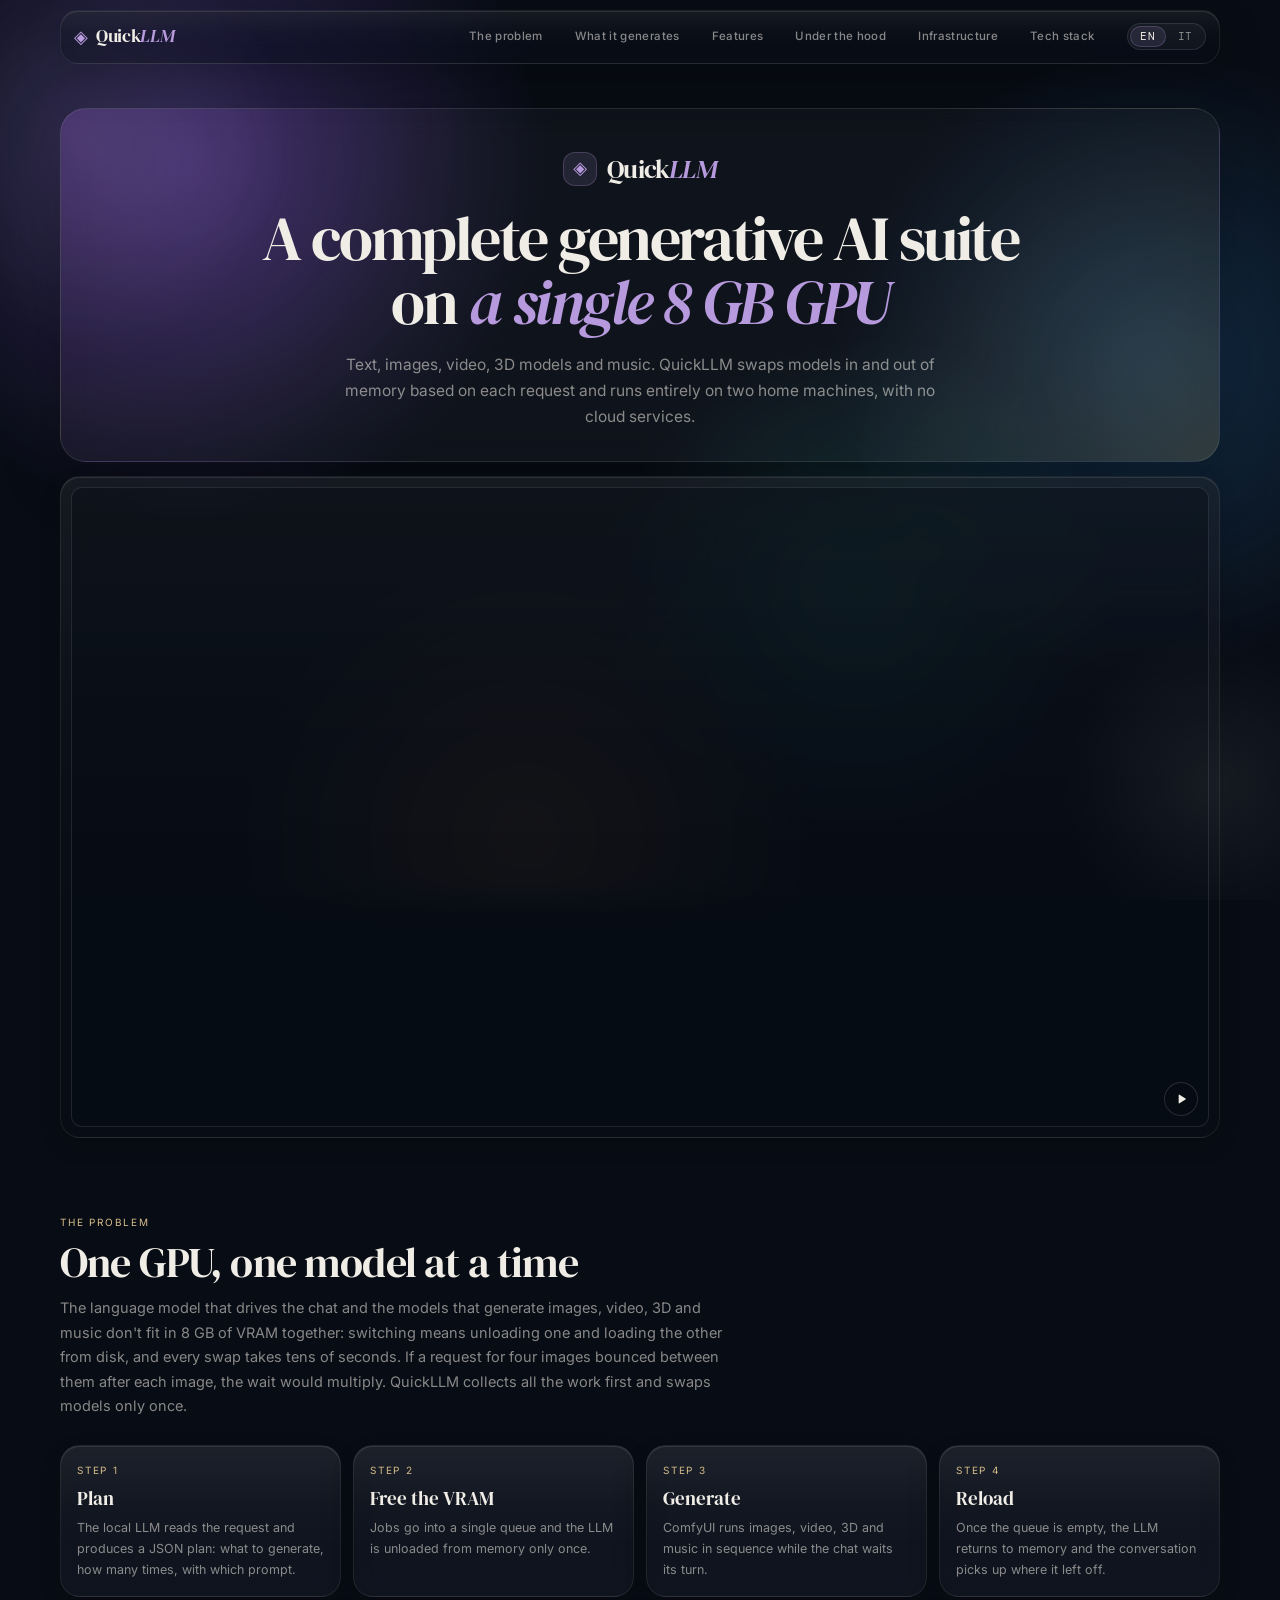
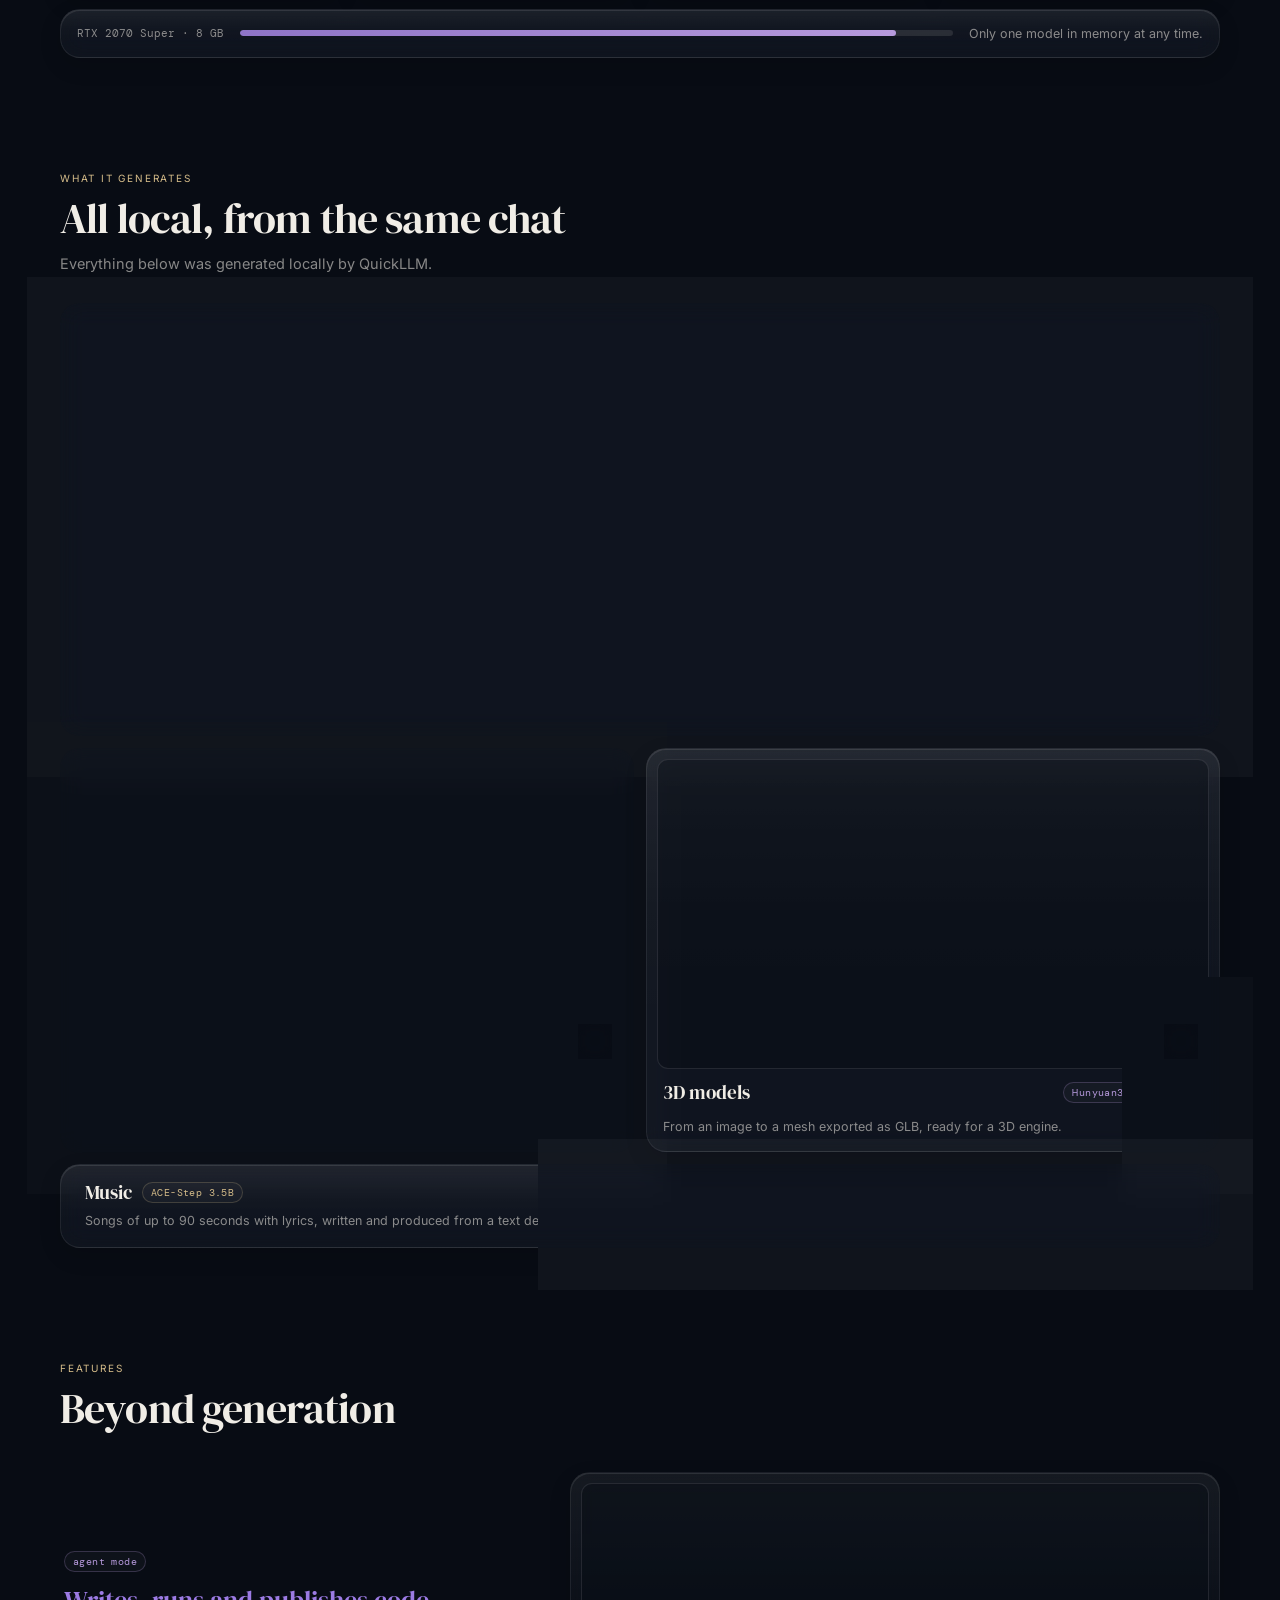
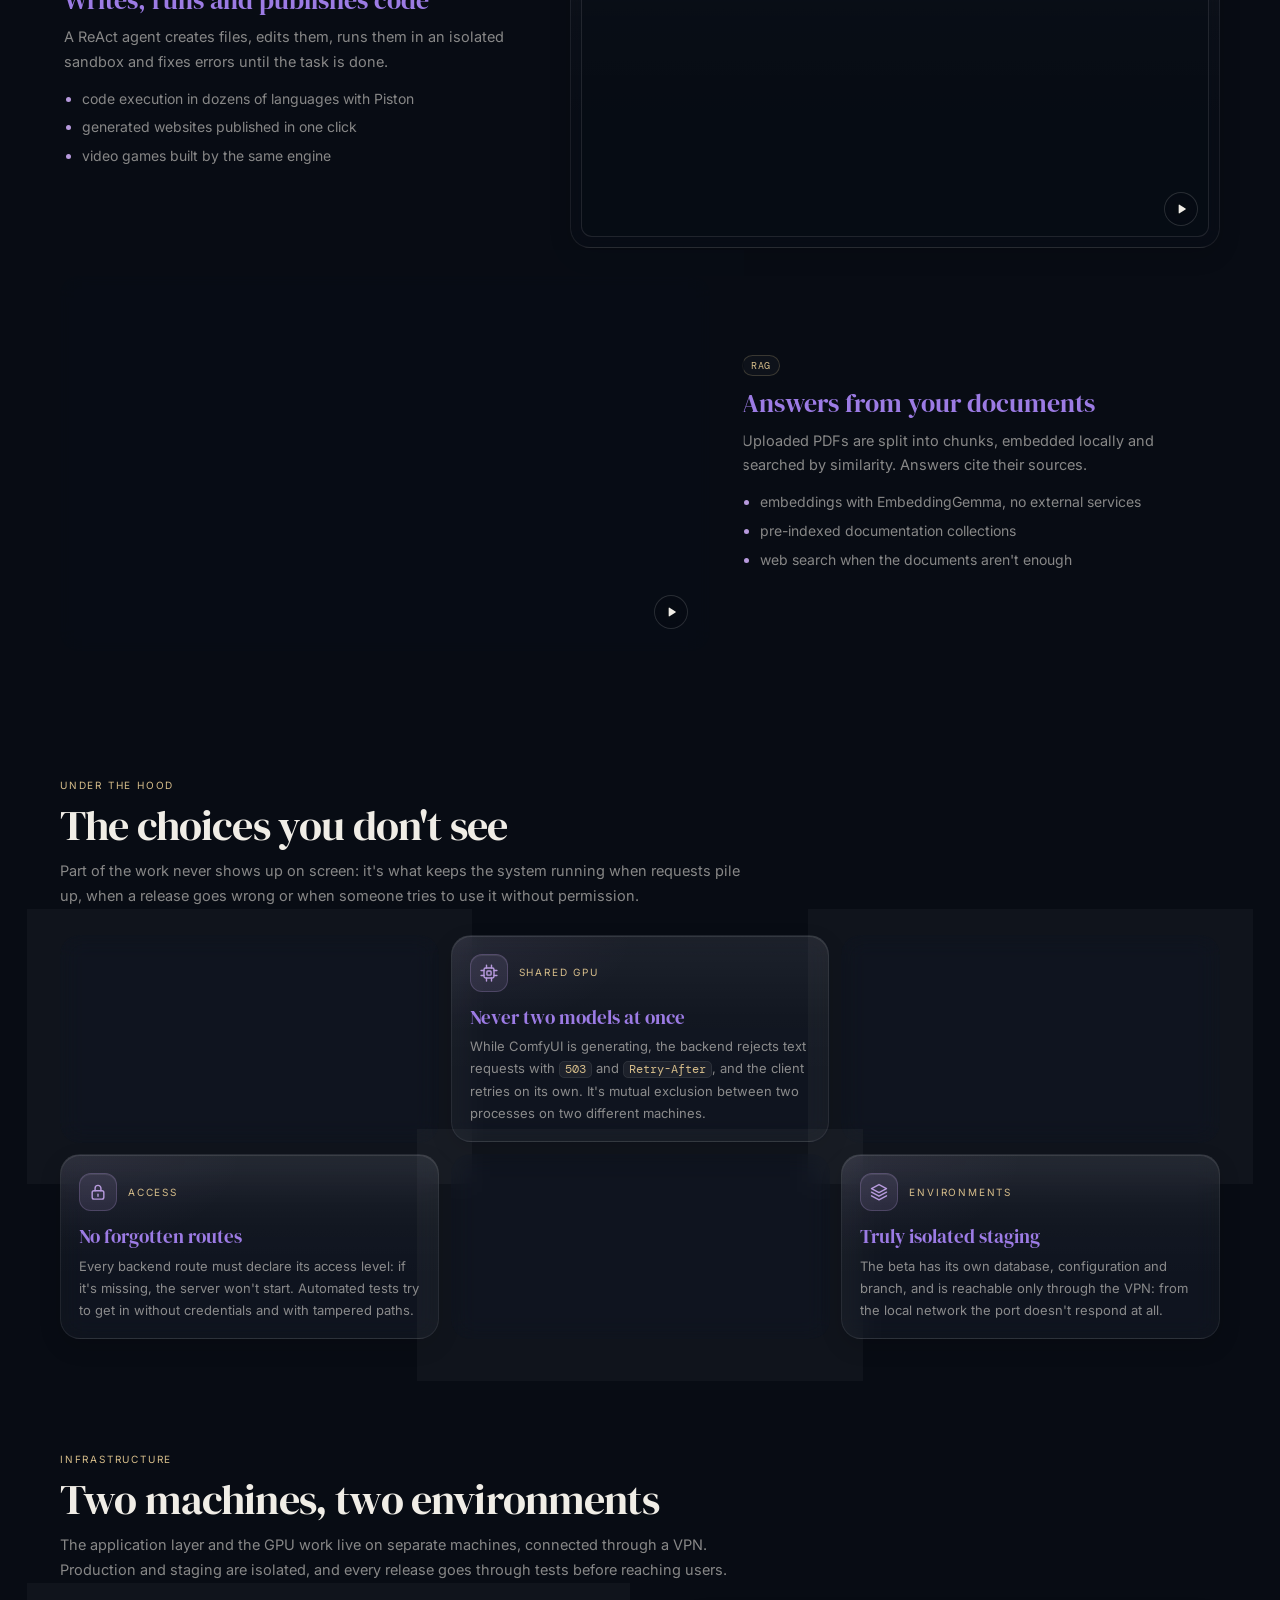
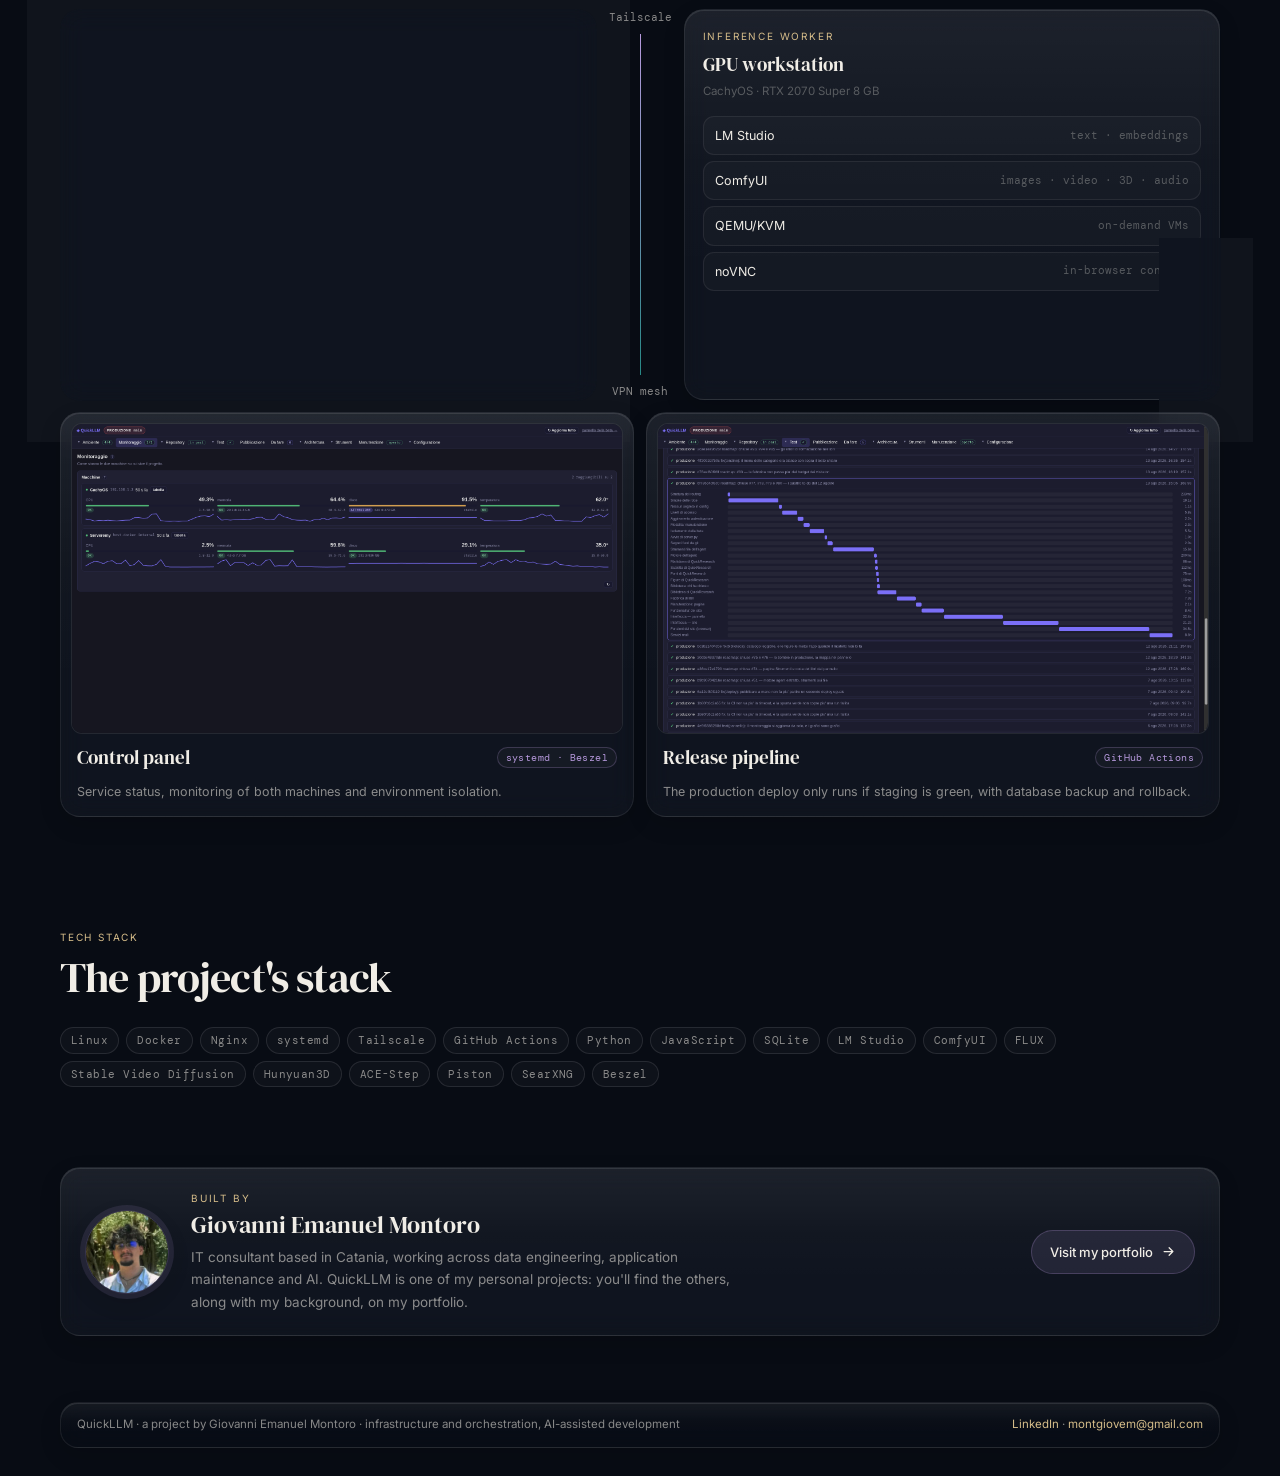
==== quickllm/index.html @ d467010e "Portfolio e README del profilo Co-Authored-By: Claude Opus 5.5 <noreply@anthropic.com>" ====
<!DOCTYPE html>
<html lang="en">
<head>
  <meta charset="utf-8">
  <meta name="viewport" content="width=device-width, initial-scale=1">
  <title>QuickLLM — Self-hosted generative AI on a single 8 GB GPU</title>
  <meta name="description" content="QuickLLM: a self-hosted, multimodal generative AI platform that orchestrates text, images, video, 3D and music on a single 8 GB GPU.">
  <link rel="icon" href="data:image/svg+xml,%3Csvg xmlns='http://www.w3.org/2000/svg' viewBox='0 0 64 64'%3E%3Cdefs%3E%3ClinearGradient id='g' x1='0' y1='0' x2='1' y2='1'%3E%3Cstop offset='0' stop-color='%23c7aee8'/%3E%3Cstop offset='1' stop-color='%237b5fc0'/%3E%3C/linearGradient%3E%3C/defs%3E%3Crect width='64' height='64' rx='16' fill='url(%23g)'/%3E%3Ctext x='32' y='42' font-family='Arial,sans-serif' font-weight='800' font-size='26' text-anchor='middle' fill='%23150f1f'%3EQL%3C/text%3E%3C/svg%3E">
  <link rel="preconnect" href="https://fonts.googleapis.com">
  <link rel="preconnect" href="https://fonts.gstatic.com" crossorigin>
  <link href="https://fonts.googleapis.com/css2?family=DM+Serif+Display:ital@0;1&family=DM+Mono:wght@400;500&family=Inter:wght@400;500;600&display=swap" rel="stylesheet">
    <script>
    /* Se un'immagine non esiste con l'estensione scritta nel codice, prova da sola
       le altre (png, jpg, jpeg, webp): così non importa con quale formato salvi i file. */
    (function () {
      var EXT = ['png', 'jpg', 'jpeg', 'webp'];
      window.addEventListener('error', function (e) {
        var img = e.target;
        if (!img || img.tagName !== 'IMG') return;
        var m = img.getAttribute('src').match(/^(.*)\.(png|jpe?g|webp)$/i);
        if (!m) return;
        var tried = (img.dataset.tried || m[2].toLowerCase()).split(',');
        var next = EXT.filter(function (x) { return tried.indexOf(x) === -1; })[0];
        if (!next) return;
        img.dataset.tried = tried.concat(next).join(',');
        img.src = m[1] + '.' + next;
        var box = img.closest('.portrait');
        if (box) box.style.setProperty('--photo', 'url("' + img.getAttribute('src') + '")');
      }, true);
    })();
  </script>
  <link rel="stylesheet" href="style.css">
</head>
<body>

<div class="aurora-bg" aria-hidden="true"><span class="a1"></span><span class="a2"></span><span class="a3"></span><span class="a4"></span></div>
<div class="glass-sheen" aria-hidden="true"><span class="s1"></span><span class="s2"></span></div>

<header class="topbar">
  <div class="wrap">
    <div class="glass">
      <a class="app-logo" href="#"><span class="logo-icon">◈</span><span class="logo-text">Quick<em>LLM</em></span></a>
      <nav class="nav">
        <a href="#problem" data-i18n="nav.problem">The problem</a>
        <a href="#generate" data-i18n="nav.generate">What it generates</a>
        <a href="#features" data-i18n="nav.features">Features</a>
        <a href="#hood" data-i18n="nav.hood">Under the hood</a>
        <a href="#infrastructure" data-i18n="nav.infra">Infrastructure</a>
        <a href="#stack" data-i18n="nav.stack">Tech stack</a>
      </nav>
      <div class="lang-switch" role="group" aria-label="Language">
        <button type="button" data-lang="en" aria-pressed="true">EN</button>
        <button type="button" data-lang="it" aria-pressed="false">IT</button>
      </div>
    </div>
  </div>
</header>

<main>

  <!-- ================= HERO ================= -->
  <section class="hero">
    <div class="wrap">
      <div class="hero-panel">
        <div class="brand-row"><span class="brand-mark">◈</span><span class="brand-name">Quick<em>LLM</em></span></div>
        <h1 data-i18n="hero.title">A complete generative AI suite on <em>a single 8 GB GPU</em></h1>
        <p class="lead" data-i18n="hero.lead">Text, images, video, 3D models and music. QuickLLM swaps models in and out of memory based on each request and runs entirely on two home machines, with no cloud services.</p>
      </div>

      <div class="glass hero-media">
        <div class="media player">
            <video src="assets/hero.mp4" autoplay muted loop playsinline preload="metadata" disablepictureinpicture disableremoteplayback tabindex="-1"></video>
            <button class="player-toggle" type="button">
              <svg class="i-pause" viewBox="0 0 24 24" aria-hidden="true"><rect x="6" y="5" width="4" height="14" rx="1"/><rect x="14" y="5" width="4" height="14" rx="1"/></svg>
              <svg class="i-play" viewBox="0 0 24 24" aria-hidden="true"><path d="M8 5.5v13a1 1 0 0 0 1.5.86l10.2-6.5a1 1 0 0 0 0-1.72L9.5 4.64A1 1 0 0 0 8 5.5z"/></svg>
            </button>
          </div>
      </div>
    </div>
  </section>

  <!-- ================= THE PROBLEM ================= -->
  <section id="problem">
    <div class="wrap">
      <div class="section-head">
        <span class="kicker" data-i18n="problem.kicker">The problem</span>
        <h2 data-i18n="problem.title">One GPU, one model at a time</h2>
        <p data-i18n="problem.text">The language model that drives the chat and the models that generate images, video, 3D and music don't fit in 8 GB of VRAM together: switching means unloading one and loading the other from disk, and every swap takes tens of seconds. If a request for four images bounced between them after each image, the wait would multiply. QuickLLM collects all the work first and swaps models only once.</p>
      </div>

      <div class="flow">
        <div class="card">
          <span class="kicker" data-i18n="step1.k">Step 1</span>
          <span class="card-title" data-i18n="step1.t">Plan</span>
          <span class="card-desc" data-i18n="step1.d">The local LLM reads the request and produces a JSON plan: what to generate, how many times, with which prompt.</span>
        </div>
        <div class="card">
          <span class="kicker" data-i18n="step2.k">Step 2</span>
          <span class="card-title" data-i18n="step2.t">Free the VRAM</span>
          <span class="card-desc" data-i18n="step2.d">Jobs go into a single queue and the LLM is unloaded from memory only once.</span>
        </div>
        <div class="card">
          <span class="kicker" data-i18n="step3.k">Step 3</span>
          <span class="card-title" data-i18n="step3.t">Generate</span>
          <span class="card-desc" data-i18n="step3.d">ComfyUI runs images, video, 3D and music in sequence while the chat waits its turn.</span>
        </div>
        <div class="card">
          <span class="kicker" data-i18n="step4.k">Step 4</span>
          <span class="card-title" data-i18n="step4.t">Reload</span>
          <span class="card-desc" data-i18n="step4.d">Once the queue is empty, the LLM returns to memory and the conversation picks up where it left off.</span>
        </div>
      </div>

      <div class="card vram">
        <span class="label">RTX 2070 Super · 8 GB</span>
        <span class="meter"><span></span></span>
        <p data-i18n="vram.note">Only one model in memory at any time.</p>
      </div>
    </div>
  </section>

  <!-- ================= WHAT IT GENERATES ================= -->
  <section id="generate">
    <div class="wrap">
      <div class="section-head">
        <span class="kicker" data-i18n="gen.kicker">What it generates</span>
        <h2 data-i18n="gen.title">All local, from the same chat</h2>
        <p data-i18n="gen.text">Everything below was generated locally by QuickLLM.</p>
      </div>

      <div class="grid-media">
        <div class="card tile span-6">
          <div class="img-pair">
            <div class="media wide">
              <img src="assets/immagine-cinematica-1280.jpg" srcset="assets/immagine-cinematica-1280.jpg 1280w, assets/immagine-cinematica-2560.jpg 2560w" sizes="(max-width: 560px) 100vw, 50vw" width="2560" height="1088" data-full="assets/immagine-cinematica.png" data-full-size="8736 × 3712 · PNG 46 MB" alt="Cinematic image generated with FLUX" data-i18n-alt="alt.cinematic" loading="lazy">
            </div>
            <div class="media square">
              <img src="assets/immagine-quadrata-800.jpg" srcset="assets/immagine-quadrata-800.jpg 800w, assets/immagine-quadrata-1600.jpg 1600w" sizes="(max-width: 560px) 100vw, 25vw" width="1600" height="1600" data-full="assets/immagine-quadrata.png" data-full-size="5792 × 5792 · PNG 38 MB" alt="Square image generated with FLUX" data-i18n-alt="alt.square" loading="lazy">
            </div>
          </div>
          <div class="caption"><span class="card-title" data-i18n="img.t">Images</span><span class="badge" data-i18n="img.b">FLUX · LoRA · up to 8K</span></div>
          <span class="card-desc" data-i18n="img.d">Prompt rewritten by the model, generated at about 2 MP and upscaled 4× to 8736×3712.</span>
        </div>

        <div class="card tile span-3">
          <div class="media player">
            <video src="assets/video.mp4" autoplay muted loop playsinline preload="metadata" disablepictureinpicture disableremoteplayback tabindex="-1"></video>
            <button class="player-toggle" type="button">
              <svg class="i-pause" viewBox="0 0 24 24" aria-hidden="true"><rect x="6" y="5" width="4" height="14" rx="1"/><rect x="14" y="5" width="4" height="14" rx="1"/></svg>
              <svg class="i-play" viewBox="0 0 24 24" aria-hidden="true"><path d="M8 5.5v13a1 1 0 0 0 1.5.86l10.2-6.5a1 1 0 0 0 0-1.72L9.5 4.64A1 1 0 0 0 8 5.5z"/></svg>
            </button>
          </div>
          <div class="caption"><span class="card-title">Video</span><span class="badge">Stable Video Diffusion</span></div>
          <span class="card-desc" data-i18n="vid.d">Short clips generated from an image, upscaled to 4096×2304 by the same upscaler.</span>
        </div>

        <div class="card tile span-3">
          <div class="media player">
            <video src="assets/modello-3d.mp4" autoplay muted loop playsinline preload="metadata" disablepictureinpicture disableremoteplayback tabindex="-1"></video>
            <button class="player-toggle" type="button">
              <svg class="i-pause" viewBox="0 0 24 24" aria-hidden="true"><rect x="6" y="5" width="4" height="14" rx="1"/><rect x="14" y="5" width="4" height="14" rx="1"/></svg>
              <svg class="i-play" viewBox="0 0 24 24" aria-hidden="true"><path d="M8 5.5v13a1 1 0 0 0 1.5.86l10.2-6.5a1 1 0 0 0 0-1.72L9.5 4.64A1 1 0 0 0 8 5.5z"/></svg>
            </button>
          </div>
          <div class="caption"><span class="card-title" data-i18n="3d.t">3D models</span><span class="badge">Hunyuan3D 2.1 · GLB</span></div>
          <span class="card-desc" data-i18n="3d.d">From an image to a mesh exported as GLB, ready for a 3D engine.</span>
        </div>

        <div class="card tile span-6 music-strip">
          <div class="music-text">
            <div class="caption"><span class="card-title" data-i18n="music.t">Music</span><span class="badge gold">ACE-Step 3.5B</span></div>
          <span class="card-desc" data-i18n="music.d">Songs of up to 90 seconds with lyrics, written and produced from a text description.</span>
          </div>
          <div class="audio-player">
            <audio src="assets/musica.mp3" preload="metadata"></audio>
            <button class="ap-btn" type="button">
              <svg class="i-play" viewBox="0 0 24 24" aria-hidden="true"><path d="M8 5.5v13a1 1 0 0 0 1.5.86l10.2-6.5a1 1 0 0 0 0-1.72L9.5 4.64A1 1 0 0 0 8 5.5z"/></svg>
              <svg class="i-pause" viewBox="0 0 24 24" aria-hidden="true"><rect x="6" y="5" width="4" height="14" rx="1"/><rect x="14" y="5" width="4" height="14" rx="1"/></svg>
            </button>
            <div class="ap-track"><span class="ap-fill"></span></div>
            <span class="ap-time">0:00</span>
          </div>
        </div>
      </div>
    </div>
  </section>

  <!-- ================= FEATURES ================= -->
  <section id="features">
    <div class="wrap">
      <div class="section-head">
        <span class="kicker" data-i18n="feat.kicker">Features</span>
        <h2 data-i18n="feat.title">Beyond generation</h2>
      </div>

      <div class="feature">
        <div class="text">
          <span class="badge">agent mode</span>
          <h3 data-i18n="agent.t">Writes, runs and publishes code</h3>
          <p data-i18n="agent.p">A ReAct agent creates files, edits them, runs them in an isolated sandbox and fixes errors until the task is done.</p>
          <ul>
            <li data-i18n="agent.l1">code execution in dozens of languages with Piston</li>
            <li data-i18n="agent.l2">generated websites published in one click</li>
            <li data-i18n="agent.l3">video games built by the same engine</li>
          </ul>
        </div>
        <div class="glass frame">
          <div class="media player">
            <video src="assets/agent.mp4" autoplay muted loop playsinline preload="metadata" disablepictureinpicture disableremoteplayback tabindex="-1"></video>
            <button class="player-toggle" type="button">
              <svg class="i-pause" viewBox="0 0 24 24" aria-hidden="true"><rect x="6" y="5" width="4" height="14" rx="1"/><rect x="14" y="5" width="4" height="14" rx="1"/></svg>
              <svg class="i-play" viewBox="0 0 24 24" aria-hidden="true"><path d="M8 5.5v13a1 1 0 0 0 1.5.86l10.2-6.5a1 1 0 0 0 0-1.72L9.5 4.64A1 1 0 0 0 8 5.5z"/></svg>
            </button>
          </div>
        </div>
      </div>

      <div class="feature flip">
        <div class="text">
          <span class="badge gold">RAG</span>
          <h3 data-i18n="rag.t">Answers from your documents</h3>
          <p data-i18n="rag.p">Uploaded PDFs are split into chunks, embedded locally and searched by similarity. Answers cite their sources.</p>
          <ul>
            <li data-i18n="rag.l1">embeddings with EmbeddingGemma, no external services</li>
            <li data-i18n="rag.l2">pre-indexed documentation collections</li>
            <li data-i18n="rag.l3">web search when the documents aren't enough</li>
          </ul>
        </div>
        <div class="glass frame">
          <div class="media player">
            <video src="assets/rag.mp4" autoplay muted loop playsinline preload="metadata" disablepictureinpicture disableremoteplayback tabindex="-1"></video>
            <button class="player-toggle" type="button">
              <svg class="i-pause" viewBox="0 0 24 24" aria-hidden="true"><rect x="6" y="5" width="4" height="14" rx="1"/><rect x="14" y="5" width="4" height="14" rx="1"/></svg>
              <svg class="i-play" viewBox="0 0 24 24" aria-hidden="true"><path d="M8 5.5v13a1 1 0 0 0 1.5.86l10.2-6.5a1 1 0 0 0 0-1.72L9.5 4.64A1 1 0 0 0 8 5.5z"/></svg>
            </button>
          </div>
        </div>
      </div>
    </div>
  </section>

  <!-- ================= UNDER THE HOOD ================= -->
  <section id="hood">
    <div class="wrap">
      <div class="section-head">
        <span class="kicker" data-i18n="hood.kicker">Under the hood</span>
        <h2 data-i18n="hood.title">The choices you don't see</h2>
        <p data-i18n="hood.text">Part of the work never shows up on screen: it's what keeps the system running when requests pile up, when a release goes wrong or when someone tries to use it without permission.</p>
      </div>

      <div class="hood">
        <div class="card">
          <div class="hood-head"><span class="hood-icon"><svg viewBox="0 0 24 24" aria-hidden="true"><path d="M9 5h10M9 12h10M9 19h10"/><path d="M4 5.5l1.2 1.2L7 4.5M4 12.5l1.2 1.2L7 11.5M4 19.5l1.2 1.2L7 18.5"/></svg></span><span class="kicker">Planner</span></div>
          <span class="card-title" data-i18n="h1.t">Decides before it answers</span>
          <span class="card-desc" data-i18n="h1.d">Before the visible reply, the model produces a JSON plan of the actions to run: generations, web searches, virtual machines. Separating the decision from the answer makes even a small model reliable.</span>
        </div>
        <div class="card">
          <div class="hood-head"><span class="hood-icon"><svg viewBox="0 0 24 24" aria-hidden="true"><rect x="6" y="6" width="12" height="12" rx="2"/><rect x="9.5" y="9.5" width="5" height="5" rx="1"/><path d="M9 2.5V6M15 2.5V6M9 18v3.5M15 18v3.5M2.5 9H6M2.5 15H6M18 9h3.5M18 15h3.5"/></svg></span><span class="kicker" data-i18n="h2.k">Shared GPU</span></div>
          <span class="card-title" data-i18n="h2.t">Never two models at once</span>
          <span class="card-desc" data-i18n="h2.d">While ComfyUI is generating, the backend rejects text requests with <code>503</code> and <code>Retry-After</code>, and the client retries on its own. It's mutual exclusion between two processes on two different machines.</span>
        </div>
        <div class="card">
          <div class="hood-head"><span class="hood-icon"><svg viewBox="0 0 24 24" aria-hidden="true"><path d="M12 3l7 3v5.5c0 4.4-2.9 7.7-7 9.5-4.1-1.8-7-5.1-7-9.5V6l7-3z"/><path d="M9 12l2.2 2.2L15.5 10"/></svg></span><span class="kicker" data-i18n="h3.k">Releases</span></div>
          <span class="card-title" data-i18n="h3.t">A safety net</span>
          <span class="card-desc" data-i18n="h3.d">A production deploy only starts if staging is green on the same commit. Before updating, it backs up the database and records the restore point for rollback.</span>
        </div>
        <div class="card">
          <div class="hood-head"><span class="hood-icon"><svg viewBox="0 0 24 24" aria-hidden="true"><rect x="5" y="10.5" width="14" height="10" rx="2.2"/><path d="M8.5 10.5V7.5a3.5 3.5 0 0 1 7 0v3"/><path d="M12 14.5v2.5"/></svg></span><span class="kicker" data-i18n="h4.k">Access</span></div>
          <span class="card-title" data-i18n="h4.t">No forgotten routes</span>
          <span class="card-desc" data-i18n="h4.d">Every backend route must declare its access level: if it's missing, the server won't start. Automated tests try to get in without credentials and with tampered paths.</span>
        </div>
        <div class="card">
          <div class="hood-head"><span class="hood-icon"><svg viewBox="0 0 24 24" aria-hidden="true"><path d="M13.5 2.5L5 13.5h6l-1 8 8.5-11h-6l1-8z"/></svg></span><span class="kicker" data-i18n="h5.k">Costs</span></div>
          <span class="card-title" data-i18n="h5.t">A budget in euros of electricity</span>
          <span class="card-desc" data-i18n="h5.d">Each IP has a daily budget based on real power consumption: GPU watts times generation time. Past the limit, requests are paused until the next day.</span>
        </div>
        <div class="card">
          <div class="hood-head"><span class="hood-icon"><svg viewBox="0 0 24 24" aria-hidden="true"><path d="M12 3l9 4.8-9 4.8-9-4.8L12 3z"/><path d="M3 12.2l9 4.8 9-4.8"/><path d="M3 16.6l9 4.8 9-4.8"/></svg></span><span class="kicker" data-i18n="h6.k">Environments</span></div>
          <span class="card-title" data-i18n="h6.t">Truly isolated staging</span>
          <span class="card-desc" data-i18n="h6.d">The beta has its own database, configuration and branch, and is reachable only through the VPN: from the local network the port doesn't respond at all.</span>
        </div>
      </div>
    </div>
  </section>

  <!-- ================= INFRASTRUCTURE ================= -->
  <section id="infrastructure">
    <div class="wrap">
      <div class="section-head">
        <span class="kicker" data-i18n="infra.kicker">Infrastructure</span>
        <h2 data-i18n="infra.title">Two machines, two environments</h2>
        <p data-i18n="infra.text">The application layer and the GPU work live on separate machines, connected through a VPN. Production and staging are isolated, and every release goes through tests before reaching users.</p>
      </div>

      <div class="infra">
        <div class="card node">
          <span class="kicker" data-i18n="n1.k">Application server</span>
          <span class="card-title">Server</span>
          <div class="os">Debian 12</div>
          <ul>
            <li><span>Nginx</span><span>reverse proxy</span></li>
            <li><span data-i18n="n1.py">Python backend</span><span data-i18n="n1.pyd">API and pages</span></li>
            <li><span>SQLite</span><span>WAL</span></li>
            <li><span>Piston</span><span>sandbox · Docker</span></li>
            <li><span>SearXNG</span><span data-i18n="n1.sx">search · Docker</span></li>
            <li><span data-i18n="n1.gh">GitHub Actions runner</span><span>CI/CD</span></li>
          </ul>
        </div>

        <div class="link">
          <span>Tailscale</span>
          <span class="line"></span>
          <span>VPN mesh</span>
        </div>

        <div class="card node">
          <span class="kicker" data-i18n="n2.k">Inference worker</span>
          <span class="card-title" data-i18n="n2.t">GPU workstation</span>
          <div class="os">CachyOS · RTX 2070 Super 8 GB</div>
          <ul>
            <li><span>LM Studio</span><span data-i18n="n2.lm">text · embeddings</span></li>
            <li><span>ComfyUI</span><span data-i18n="n2.cu">images · video · 3D · audio</span></li>
            <li><span>QEMU/KVM</span><span data-i18n="n2.vm">on-demand VMs</span></li>
            <li><span>noVNC</span><span data-i18n="n2.vnc">in-browser console</span></li>
          </ul>
        </div>
      </div>

      <div class="infra-extra">
        <div class="card tile">
          <div class="media">
            <img src="assets/pannello.png" alt="QuickLLM control panel" data-i18n-alt="alt.panel" loading="lazy">
          </div>
          <div class="caption"><span class="card-title" data-i18n="panel.t">Control panel</span><span class="badge">systemd · Beszel</span></div>
          <span class="card-desc" data-i18n="panel.d">Service status, monitoring of both machines and environment isolation.</span>
        </div>
        <div class="card tile">
          <div class="media">
            <img src="assets/pipeline.png" alt="Release pipeline on GitHub Actions" data-i18n-alt="alt.pipeline" loading="lazy">
          </div>
          <div class="caption"><span class="card-title" data-i18n="pipe.t">Release pipeline</span><span class="badge">GitHub Actions</span></div>
          <span class="card-desc" data-i18n="pipe.d">The production deploy only runs if staging is green, with database backup and rollback.</span>
        </div>
      </div>
    </div>
  </section>

  <!-- ================= TECH STACK ================= -->
  <section id="stack">
    <div class="wrap">
      <div class="section-head">
        <span class="kicker" data-i18n="stack.kicker">Tech stack</span>
        <h2 data-i18n="stack.title">The project's stack</h2>
      </div>
      <div class="stack">
        <span class="badge">Linux</span><span class="badge">Docker</span><span class="badge">Nginx</span><span class="badge">systemd</span>
        <span class="badge">Tailscale</span><span class="badge">GitHub Actions</span><span class="badge">Python</span><span class="badge">JavaScript</span>
        <span class="badge">SQLite</span><span class="badge">LM Studio</span><span class="badge">ComfyUI</span><span class="badge">FLUX</span>
        <span class="badge">Stable Video Diffusion</span><span class="badge">Hunyuan3D</span><span class="badge">ACE-Step</span>
        <span class="badge">Piston</span><span class="badge">SearXNG</span><span class="badge">Beszel</span>
      </div>
    </div>
  </section>

  <!-- ================= AUTORE ================= -->
  <section id="author" class="author">
    <div class="wrap">
      <div class="card author-card">
        <img class="author-photo" src="../assets/preview.png" alt="Giovanni Emanuel Montoro" loading="lazy">
        <div class="author-text">
          <span class="kicker" data-i18n="author.kicker">Built by</span>
          <span class="author-name">Giovanni Emanuel Montoro</span>
          <p data-i18n="author.text">IT consultant based in Catania, working across data engineering, application maintenance and AI. QuickLLM is one of my personal projects: you'll find the others, along with my background, on my portfolio.</p>
        </div>
        <a class="author-cta" href="../"><span data-i18n="author.cta">Visit my portfolio</span><svg viewBox="0 0 24 24" aria-hidden="true"><path d="M5 12h14M13 6l6 6-6 6"/></svg></a>
      </div>
    </div>
  </section>

</main>

<footer>
  <div class="wrap">
    <div class="glass">
      <span data-i18n="footer">QuickLLM · a project by Giovanni Emanuel Montoro · infrastructure and orchestration, AI-assisted development</span>
      <span><a href="https://www.linkedin.com/in/giovanni-emanuel-montoro-bb42462a5/">LinkedIn</a> · <a href="mailto:montgiovem@gmail.com">montgiovem@gmail.com</a></span>
    </div>
  </div>
</footer>

<div class="lightbox" role="dialog" aria-modal="true" aria-hidden="true">
  <button class="lightbox-close" type="button"><svg viewBox="0 0 24 24" aria-hidden="true"><path d="M6 6l12 12M18 6 6 18"/></svg></button>
  <figure><img alt=""><figcaption></figcaption></figure>
</div>

<script>
  /* ---------- Lingua: inglese nel markup, italiano qui sotto ---------- */
  const IT = {
  "nav.problem": "Il problema",
  "nav.generate": "Cosa genera",
  "nav.features": "Funzionalità",
  "nav.hood": "Sotto il cofano",
  "nav.infra": "Infrastruttura",
  "nav.stack": "Tecnologie",
  "hero.title": "Un'intera suite di AI generativa su <em>una GPU da 8 GB</em>",
  "hero.lead": "Testo, immagini, video, modelli 3D e musica. QuickLLM alterna i modelli in memoria in base alla richiesta e gira interamente su due macchine di casa, senza servizi cloud.",
  "problem.kicker": "Il problema",
  "problem.title": "Una GPU, un modello alla volta",
  "problem.text": "Il modello linguistico che guida la chat e i modelli che generano immagini, video, 3D e musica non entrano insieme in 8 GB di VRAM: per passare dall'uno all'altro bisogna scaricarne uno e caricare l'altro dal disco, e ogni cambio richiede decine di secondi. Se per una richiesta di quattro immagini il sistema facesse avanti e indietro dopo ogni immagine, l'attesa si moltiplicherebbe. QuickLLM raccoglie prima tutto il lavoro e cambia modello una volta sola.",
  "step1.k": "Passo 1",
  "step1.t": "Pianifica",
  "step1.d": "L'LLM locale legge la richiesta e produce un piano in JSON: cosa generare, quante volte, con quale prompt.",
  "step2.k": "Passo 2",
  "step2.t": "Libera la VRAM",
  "step2.d": "I lavori finiscono in una coda unica e l'LLM viene scaricato dalla memoria una sola volta.",
  "step3.k": "Passo 3",
  "step3.t": "Genera",
  "step3.d": "ComfyUI esegue in fila immagini, video, 3D e musica, mentre la chat attende il proprio turno.",
  "step4.k": "Passo 4",
  "step4.t": "Ricarica",
  "step4.d": "A coda vuota l'LLM torna in memoria e la conversazione riprende da dove si era fermata.",
  "vram.note": "Un solo modello in memoria in ogni momento.",
  "gen.kicker": "Cosa genera",
  "gen.title": "Tutto in locale, dalla stessa chat",
  "gen.text": "Tutti i contenuti qui sotto sono stati generati in locale da QuickLLM.",
  "img.t": "Immagini",
  "img.b": "FLUX · LoRA · fino a 8K",
  "img.d": "Prompt riscritto dal modello, generazione a circa 2 MP e upscaling 4× fino a 8736×3712.",
  "vid.d": "Clip brevi a partire da un'immagine, portate a 4096×2304 dallo stesso upscaler.",
  "3d.t": "Modelli 3D",
  "3d.d": "Da un'immagine a una mesh esportabile in GLB, pronta per un motore 3D.",
  "music.t": "Musica",
  "music.d": "Brani fino a 90 secondi con testo, scritti e prodotti a partire da una descrizione.",
  "feat.kicker": "Funzionalità",
  "feat.title": "Oltre la generazione",
  "agent.t": "Scrive, esegue e pubblica codice",
  "agent.p": "Un agente con ciclo ReAct crea file, li modifica, li esegue in una sandbox isolata e corregge gli errori fino al risultato.",
  "agent.l1": "esecuzione di codice in decine di linguaggi con Piston",
  "agent.l2": "siti generati pubblicabili con un clic",
  "agent.l3": "videogiochi creati dallo stesso motore",
  "rag.t": "Risponde usando i tuoi documenti",
  "rag.p": "I PDF caricati vengono divisi in frammenti, trasformati in embedding in locale e interrogati per similarità. Le risposte citano le fonti.",
  "rag.l1": "embedding con EmbeddingGemma, senza servizi esterni",
  "rag.l2": "raccolte di documentazione già indicizzate",
  "rag.l3": "ricerca web integrata quando i documenti non bastano",
  "hood.kicker": "Sotto il cofano",
  "hood.title": "Le scelte che non si vedono",
  "hood.text": "Una parte del lavoro non compare sullo schermo: è quello che tiene in piedi il sistema quando le richieste arrivano insieme, quando un rilascio va storto o quando qualcuno prova a usarlo senza permesso.",
  "h1.t": "Decide prima di rispondere",
  "h1.d": "Prima della risposta visibile, il modello produce un piano in JSON con le azioni da eseguire: generazioni, ricerche web, macchine virtuali. Separare la decisione dalla risposta rende affidabile anche un modello piccolo.",
  "h2.k": "GPU condivisa",
  "h2.t": "Mai due modelli insieme",
  "h2.d": "Mentre ComfyUI genera, il backend respinge le richieste di testo con <code>503</code> e <code>Retry-After</code>, e il client riprova da solo. È una mutua esclusione tra due processi su due macchine diverse.",
  "h3.k": "Rilasci",
  "h3.t": "Una rete di sicurezza",
  "h3.d": "Il deploy in produzione parte solo se lo staging è verde sullo stesso commit. Prima dell'aggiornamento esegue il backup del database e registra il punto di ripristino per il rollback.",
  "h4.k": "Accessi",
  "h4.t": "Nessuna rotta dimenticata",
  "h4.d": "Ogni rotta del backend deve dichiarare il proprio livello d'accesso: se manca, il server non parte. Test automatici provano a entrare senza credenziali e con percorsi alterati.",
  "h5.k": "Costi",
  "h5.t": "Budget in euro di corrente",
  "h5.d": "Ogni IP ha un budget giornaliero calcolato sul consumo elettrico reale: watt della GPU per durata della generazione. Superata la soglia, le richieste vengono sospese fino al giorno dopo.",
  "h6.k": "Ambienti",
  "h6.t": "Staging isolato davvero",
  "h6.d": "La beta ha database, configurazione e branch propri, ed è raggiungibile solo dalla VPN: dalla rete locale la porta non risponde affatto.",
  "infra.kicker": "Infrastruttura",
  "infra.title": "Due macchine, due ambienti",
  "infra.text": "Il piano applicativo e il lavoro sulla GPU vivono su macchine separate, collegate da una VPN. Produzione e staging sono isolati, e ogni rilascio passa dai test prima di arrivare agli utenti.",
  "n1.k": "Server applicativo",
  "n1.py": "Backend Python",
  "n1.pyd": "API e pagine",
  "n1.sx": "ricerca · Docker",
  "n1.gh": "Runner GitHub Actions",
  "n2.k": "Worker di inferenza",
  "n2.t": "Workstation GPU",
  "n2.lm": "testo · embedding",
  "n2.cu": "immagini · video · 3D · audio",
  "n2.vm": "VM su richiesta",
  "n2.vnc": "console nel browser",
  "panel.t": "Pannello di controllo",
  "panel.d": "Stato dei servizi, monitoraggio delle due macchine e isolamento degli ambienti.",
  "pipe.t": "Pipeline di rilascio",
  "pipe.d": "Il deploy in produzione parte solo se lo staging è verde, con backup del database e rollback.",
  "stack.kicker": "Tecnologie",
  "stack.title": "Lo stack del progetto",
  "author.kicker": "Realizzato da",
  "author.text": "Consulente IT a Catania, tra data engineering, application maintenance e intelligenza artificiale. QuickLLM è uno dei miei progetti personali: gli altri, insieme al mio percorso, li trovi nel portfolio.",
  "author.cta": "Visita il mio portfolio",
  "footer": "QuickLLM · progetto di Giovanni Emanuel Montoro · infrastruttura e orchestrazione, sviluppo assistito da AI",
  "alt.cinematic": "Immagine cinematografica generata con FLUX",
  "alt.square": "Immagine quadrata generata con FLUX",
  "alt.music": "Brano musicale generato in chat",
  "alt.panel": "Pannello di controllo di QuickLLM",
  "alt.pipeline": "Pipeline di rilascio su GitHub Actions"
};
  const META = {
    en: { title: document.title, desc: document.querySelector('meta[name="description"]').content },
    it: { title: "QuickLLM — AI generativa self-hosted su una GPU da 8 GB",
          desc: "QuickLLM: piattaforma di AI generativa self-hosted e multimodale che orchestra testo, immagini, video, 3D e musica su una singola GPU da 8 GB." }
  };
  const LABELS = {
    en: { pause: "Pause video", play: "Play video", apPlay: "Play song", apPause: "Pause song", zoom: "Enlarge image", close: "Close", original: "Original" },
    it: { pause: "Metti in pausa", play: "Riproduci il video", apPlay: "Riproduci il brano", apPause: "Metti in pausa il brano", zoom: "Ingrandisci l'immagine", close: "Chiudi", original: "Originale" }
  };
  // Il testo inglese si legge direttamente dalla pagina, così non va scritto due volte.
  const EN = {};
  document.querySelectorAll('[data-i18n]').forEach(el => { EN[el.dataset.i18n] = el.innerHTML; });
  document.querySelectorAll('[data-i18n-alt]').forEach(el => { EN[el.dataset.i18nAlt] = el.alt; });

  let lang = 'en';
  function setLang(next) {
    lang = next === 'it' ? 'it' : 'en';
    const dict = lang === 'it' ? IT : EN;
    document.querySelectorAll('[data-i18n]').forEach(el => { const v = dict[el.dataset.i18n]; if (v != null) el.innerHTML = v; });
    document.querySelectorAll('[data-i18n-alt]').forEach(el => { const v = dict[el.dataset.i18nAlt]; if (v != null) el.alt = v; });
    document.documentElement.lang = lang;
    document.title = META[lang].title;
    document.querySelector('meta[name="description"]').content = META[lang].desc;
    document.querySelectorAll('.lang-switch button').forEach(b => b.setAttribute('aria-pressed', b.dataset.lang === lang));
    document.dispatchEvent(new Event('langchange'));
    try { localStorage.setItem('quickllm-lang', lang); } catch (e) {}
  }
  document.querySelectorAll('.lang-switch button').forEach(b => b.addEventListener('click', () => setLang(b.dataset.lang)));
  /* Tornando al portfolio, porta con sé la lingua scelta qui */
  document.querySelectorAll('.author-cta').forEach(a => a.addEventListener('click', () => {
    try { localStorage.setItem('portfolio-lang', lang); } catch (e) {}
  }));

  /* ---------- Video in loop: nessun controllo di avanzamento, solo pausa e ripresa ---------- */
  const reduceMotion = window.matchMedia('(prefers-reduced-motion: reduce)').matches;
  document.querySelectorAll('.player').forEach(box => {
    const video = box.querySelector('video');
    const btn = box.querySelector('.player-toggle');
    let userPaused = reduceMotion;
    const sync = () => {
      box.classList.toggle('paused', video.paused);
      btn.setAttribute('aria-label', video.paused ? LABELS[lang].play : LABELS[lang].pause);
    };
    if (reduceMotion) video.removeAttribute('autoplay');
    video.addEventListener('play', sync);
    video.addEventListener('pause', sync);
    video.addEventListener('contextmenu', e => e.preventDefault());
    document.addEventListener('langchange', sync);
    btn.addEventListener('click', () => {
      if (video.paused) { userPaused = false; video.play().catch(() => {}); }
      else { userPaused = true; video.pause(); }
    });
    // Riproduce solo i video visibili.
    new IntersectionObserver(entries => {
      entries.forEach(entry => {
        if (entry.isIntersecting && !userPaused) video.play().catch(() => {});
        else if (!entry.isIntersecting) video.pause();
      });
    }, { threshold: 0.25 }).observe(box);
    sync();
  });

  /* ---------- Lettore audio ---------- */
  document.querySelectorAll('.audio-player').forEach(player => {
    const audio = player.querySelector('audio');
    const btn = player.querySelector('.ap-btn');
    const fill = player.querySelector('.ap-fill');
    const time = player.querySelector('.ap-time');
    const fmt = t => isFinite(t) ? Math.floor(t / 60) + ':' + String(Math.floor(t % 60)).padStart(2, '0') : '0:00';
    const label = () => btn.setAttribute('aria-label', audio.paused ? LABELS[lang].apPlay : LABELS[lang].apPause);
    const update = () => {
      const d = audio.duration || 0;
      fill.style.width = d ? (audio.currentTime / d * 100) + '%' : '0%';
      time.textContent = audio.paused && audio.currentTime === 0 ? fmt(d) : fmt(audio.currentTime);
    };
    btn.addEventListener('click', () => audio.paused ? audio.play().catch(() => {}) : audio.pause());
    audio.addEventListener('play', () => { player.classList.add('playing'); label(); });
    audio.addEventListener('pause', () => { player.classList.remove('playing'); label(); });
    audio.addEventListener('ended', () => { audio.currentTime = 0; update(); });
    audio.addEventListener('timeupdate', update);
    audio.addEventListener('loadedmetadata', update);
    document.addEventListener('langchange', label);
    label();
  });

  /* ---------- Immagini ingrandibili ---------- */
  (function () {
    const box = document.querySelector('.lightbox');
    const big = box.querySelector('img');
    const cap = box.querySelector('figcaption');
    const closeBtn = box.querySelector('.lightbox-close');
    let lastFocus = null;
    const label = () => {
      document.querySelectorAll('.media.zoomable').forEach(m => m.setAttribute('aria-label', LABELS[lang].zoom));
      closeBtn.setAttribute('aria-label', LABELS[lang].close);
    };
    // Nel riquadro si mostra subito la versione più grande dello srcset; su schermi ampi
    // si carica poi l'originale a piena risoluzione, che resta comunque apribile dal link.
    let pending = null;
    const largest = img => {
      const c = (img.getAttribute('srcset') || '').split(',').map(s => s.trim().split(/\s+/)).filter(p => p[0]);
      c.sort((a, b) => parseInt(b[1]) - parseInt(a[1]));
      return c.length ? c[0][0] : (img.currentSrc || img.src);
    };
    function open(img) {
      lastFocus = document.activeElement;
      big.src = largest(img);
      big.alt = img.alt;
      cap.textContent = img.alt;
      if (pending) pending.onload = null;
      pending = null;
      const full = img.dataset.full;
      if (full) {
        const a = document.createElement('a');
        a.href = full;
        a.target = '_blank';
        a.rel = 'noopener';
        a.textContent = `${LABELS[lang].original} ${img.dataset.fullSize} ↗`;
        a.addEventListener('click', e => e.stopPropagation());
        cap.append(' · ', a);
        if (matchMedia('(min-width: 900px)').matches) {
          const hi = pending = new Image();
          hi.onload = () => { if (pending === hi && box.classList.contains('open')) big.src = full; };
          hi.src = full;
        }
      }
      box.classList.add('open');
      box.setAttribute('aria-hidden', 'false');
      document.body.classList.add('lightbox-open');
      closeBtn.focus({ preventScroll: true });
    }
    function close() {
      if (pending) pending.onload = null;
      pending = null;
      box.classList.remove('open');
      box.setAttribute('aria-hidden', 'true');
      document.body.classList.remove('lightbox-open');
      if (lastFocus) lastFocus.focus({ preventScroll: true });
    }
    document.querySelectorAll('.media img').forEach(img => {
      const media = img.closest('.media');
      media.classList.add('zoomable');
      media.setAttribute('role', 'button');
      media.tabIndex = 0;
      media.addEventListener('click', () => open(img));
      media.addEventListener('keydown', e => { if (e.key === 'Enter' || e.key === ' ') { e.preventDefault(); open(img); } });
    });
    box.addEventListener('click', close);
    document.addEventListener('keydown', e => { if (e.key === 'Escape' && box.classList.contains('open')) close(); });
    document.addEventListener('langchange', label);
    label();
  })();

  /* ---------- Lingua iniziale: inglese, salvo scelta precedente ---------- */
  let saved = null;
  try { saved = localStorage.getItem('quickllm-lang'); } catch (e) {}
  if (saved === 'it') setLang('it');
</script>
</body>
</html>
---- quickllm/style.css ----
/* QuickLLM — sito di presentazione
   Stessi token dell'app: aurora, liquid glass, DM Serif Display / Inter / DM Mono */

:root {
  color-scheme: dark;

  --bg: #080c14;
  --text: #f0ede6;
  --text-muted: rgba(240, 237, 230, 0.55);
  --text-dim: rgba(240, 237, 230, 0.30);
  --text-h3: #9c7be4;

  --accent: #b79add;
  --accent-dim: rgba(183, 154, 221, 0.12);
  --accent-border: rgba(183, 154, 221, 0.24);
  --accent2: #d6bd8a;
  --accent2-dim: rgba(214, 189, 138, 0.10);
  --accent2-border: rgba(214, 189, 138, 0.22);

  --glass-border: rgba(235, 232, 239, 0.11);
  --glass-border-soft: rgba(235, 232, 239, 0.075);

  --lg-blur: 12px;
  --lg-sat: 140%;
  --lg-tint: rgba(255, 255, 255, 0.035);
  --lg-tint-strong: rgba(255, 255, 255, 0.065);
  --lg-border: rgba(255, 255, 255, 0.075);
  --lg-sheen: linear-gradient(180deg, rgba(255,255,255,0.055) 0%, rgba(255,255,255,0.012) 40%, rgba(255,255,255,0) 68%);
  --lg-hi: inset 0 1px 0 rgba(255, 255, 255, 0.10);
  --float-shadow: 0 14px 44px rgba(0, 0, 0, 0.22);
  --float-shadow-soft: 0 8px 22px rgba(0, 0, 0, 0.14);

  --radius: 18px;
  --radius-sm: 11px;

  --font-ui: 'Inter', system-ui, -apple-system, 'Segoe UI', Roboto, Helvetica, Arial, sans-serif;
  --font-serif: 'DM Serif Display', Georgia, serif;
  --font-mono: 'DM Mono', ui-monospace, 'SF Mono', Menlo, Consolas, monospace;
}

*, *::before, *::after { box-sizing: border-box; margin: 0; padding: 0; }
html { background: var(--bg); scroll-behavior: smooth; scroll-padding-top: 20px; }
body {
  font-family: var(--font-ui);
  font-size: 15px;
  line-height: 1.7;
  color: var(--text);
  background: transparent;
  -webkit-font-smoothing: antialiased;
  -moz-osx-font-smoothing: grayscale;
}
a { color: var(--accent2); text-decoration: none; }
a:hover { text-decoration: underline; }
:focus-visible { outline: 2px solid var(--accent); outline-offset: 3px; border-radius: 8px; }
::-webkit-scrollbar { width: 3px; height: 3px; }
::-webkit-scrollbar-thumb { background: rgba(255,255,255,.13); border-radius: 3px; }

/* ── Aurora: le stesse quattro luci dell'app ── */
.aurora-bg { position: fixed; inset: 0; z-index: -1; overflow: hidden; pointer-events: none; }
.aurora-bg span { position: absolute; border-radius: 50%; opacity: .55; mix-blend-mode: screen; }
.aurora-bg .a1 { width: 54vw; height: 54vw; left: -12vw; top: -14vw; background: radial-gradient(circle, rgba(150,105,255,.55) 0%, rgba(150,105,255,.22) 42%, transparent 74%); }
.aurora-bg .a2 { width: 48vw; height: 48vw; right: -14vw; top: 6vh; background: radial-gradient(circle, rgba(52,150,230,.44) 0%, rgba(52,150,230,.18) 42%, transparent 74%); }
.aurora-bg .a3 { width: 42vw; height: 42vw; left: 20vw; bottom: -16vw; background: radial-gradient(circle, rgba(235,160,95,.28) 0%, rgba(235,160,95,.11) 42%, transparent 74%); }
.aurora-bg .a4 { width: 38vw; height: 38vw; right: 14vw; bottom: 8vh; background: radial-gradient(circle, rgba(60,220,210,.28) 0%, rgba(60,220,210,.11) 42%, transparent 74%); }

/* Riflesso sul vetro */
.glass-sheen { position: fixed; inset: 0; z-index: 900; pointer-events: none; overflow: hidden; }
.glass-sheen span { position: absolute; border-radius: 50%; opacity: .07; background: radial-gradient(circle, rgba(255,255,255,.9) 0%, rgba(255,255,255,.35) 40%, transparent 70%); }
.glass-sheen .s1 { width: 34vw; height: 34vw; left: -10vw; top: -6vw; }
.glass-sheen .s2 { width: 26vw; height: 26vw; right: -8vw; bottom: -4vw; }

/* ── Superficie di vetro, come header e bolle dell'app ── */
.glass {
  background: var(--lg-sheen), rgba(10, 14, 22, 0.52);
  border: 1px solid var(--lg-border);
  border-radius: calc(var(--radius) + 2px);
  box-shadow: var(--lg-hi), var(--float-shadow-soft);
  backdrop-filter: blur(var(--lg-blur)) saturate(var(--lg-sat));
  -webkit-backdrop-filter: blur(var(--lg-blur)) saturate(var(--lg-sat));
}

.wrap { width: min(1160px, 100% - 28px); margin: 0 auto; }

/* ── Barra superiore: come #chat-header, flottante e arrotondata ── */
.topbar { position: relative; z-index: 50; margin-top: 10px; }
.topbar .glass { display: flex; align-items: center; gap: 12px; padding: 9px 13px; border-radius: var(--radius); box-shadow: var(--lg-hi), var(--float-shadow); }
.app-logo { display: flex; align-items: center; gap: 8px; color: var(--text); }
.app-logo:hover { text-decoration: none; }
.logo-icon { font-size: 18px; color: var(--accent); line-height: 1; }
.logo-text { font-family: var(--font-serif); font-size: 18px; letter-spacing: -.3px; }
.logo-text em { color: var(--accent); font-style: italic; }
.nav { display: flex; gap: 6px; margin-left: auto; }
.nav a {
  color: var(--text-muted); font-size: 11.5px; font-weight: 500; letter-spacing: .03em;
  padding: 6px 12px; border-radius: 999px; border: 1px solid transparent;
  transition: background .18s, border-color .18s, color .18s;
}
.nav a:hover { color: var(--text); background: rgba(255,255,255,.075); border-color: rgba(235,232,239,.18); text-decoration: none; }

/* Selettore lingua: controllo segmentato come Anteprima | Codice nell'app */
.lang-switch { display: flex; gap: 2px; padding: 2px; border: 1px solid var(--glass-border); background: rgba(255,255,255,.04); border-radius: 999px; flex: none; }
.nav + .lang-switch { margin-left: 8px; }
.lang-switch button {
  border: 0; background: transparent; color: var(--text-muted); cursor: pointer;
  font-family: var(--font-mono); font-size: 10.5px; letter-spacing: .06em;
  padding: 4px 10px; border-radius: 999px; transition: background .18s, color .18s;
}
.lang-switch button:hover { color: var(--text); }
.lang-switch button[aria-pressed="true"] { background: var(--accent-dim); color: var(--text); box-shadow: inset 0 0 0 1px var(--accent-border); }

/* ── Elementi ricorrenti ── */
.kicker { display: block; font-size: 10px; letter-spacing: .18em; text-transform: uppercase; color: var(--accent2); margin-bottom: 8px; }
.badge {
  display: inline-block; font-family: var(--font-mono); font-size: 10px; letter-spacing: .04em;
  padding: 1px 8px; border-radius: 20px; border: 1px solid var(--accent-border); color: var(--accent);
  background: rgba(255,255,255,.028); white-space: nowrap;
}
.badge.gold { border-color: var(--accent2-border); color: var(--accent2); }
.pill {
  display: inline-block; padding: 6px 11px; border-radius: 999px;
  border: 1px solid rgba(255,255,255,.08); background: rgba(255,255,255,.03);
  font-size: 10px; letter-spacing: .08em; text-transform: uppercase; color: var(--text-dim);
}

section { padding: 56px 0; }
.section-head { max-width: 680px; margin-bottom: 26px; }
.section-head h2 { font-family: var(--font-serif); font-weight: 400; font-size: clamp(30px, 4vw, 42px); line-height: 1.12; letter-spacing: -.02em; }
.section-head p { color: var(--text-muted); margin-top: 10px; font-size: 14.5px; }

/* ── Riquadri media, come .msg-video-wrap ──
   Il segnaposto sta sotto: se il file c'e' lo copre. */
.media {
  position: relative; overflow: hidden; aspect-ratio: 16 / 9;
  border-radius: var(--radius-sm); border: 1px solid var(--glass-border);
  background: rgba(8, 12, 20, .42);
}
.media.square { aspect-ratio: 1 / 1; }
.media.wide { aspect-ratio: 21 / 9; }
.media video, .media img { position: absolute; inset: 0; width: 100%; height: 100%; object-fit: cover; z-index: 1; }

/* ── Lettore video in loop ── */
.player video { pointer-events: none; }
.player-toggle {
  position: absolute; right: 10px; bottom: 10px; z-index: 2;
  width: 34px; height: 34px; border-radius: 999px; cursor: pointer;
  display: flex; align-items: center; justify-content: center;
  background: rgba(8, 12, 20, .62); border: 1px solid rgba(255,255,255,.14);
  color: var(--text); backdrop-filter: blur(8px); -webkit-backdrop-filter: blur(8px);
  opacity: 0; transition: opacity .2s ease, background .18s ease;
}
.player:hover .player-toggle, .player.paused .player-toggle, .player-toggle:focus-visible { opacity: 1; }
.player-toggle:hover { background: rgba(20, 24, 40, .85); }
.player-toggle svg { width: 14px; height: 14px; fill: currentColor; }
.player-toggle .i-play, .player.paused .player-toggle .i-pause { display: none; }
.player.paused .player-toggle .i-play { display: block; }
@media (hover: none) { .player-toggle { opacity: 1; } }

/* ── Lettore audio ── */
.tile.music-strip { display: grid; grid-template-columns: 1fr 1.1fr; align-items: center; gap: 24px; padding: 16px 18px; }
.music-strip .music-text { display: flex; flex-direction: column; gap: 6px; }
.music-strip .caption, .music-strip .card-desc { padding: 0; }
.tile.music-strip .caption { justify-content: flex-start; align-items: center; gap: 10px; }
.audio-player {
  display: flex; align-items: center; gap: 10px; padding: 7px 12px 7px 7px;
  border-radius: 999px; border: 1px solid var(--glass-border); background: rgba(255,255,255,.04);
}
.ap-btn {
  flex: none; width: 30px; height: 30px; border-radius: 999px; cursor: pointer;
  display: flex; align-items: center; justify-content: center;
  background: var(--accent2-dim); border: 1px solid var(--accent2-border); color: var(--accent2);
  transition: background .18s ease;
}
.ap-btn:hover { background: rgba(214,189,138,.18); }
.ap-btn svg { width: 13px; height: 13px; fill: currentColor; }
.ap-btn .i-pause, .audio-player.playing .ap-btn .i-play { display: none; }
.audio-player.playing .ap-btn .i-pause { display: block; }
.ap-track { flex: 1; height: 4px; border-radius: 4px; background: rgba(255,255,255,.10); overflow: hidden; }
.ap-fill { display: block; height: 100%; width: 0; border-radius: 4px; background: linear-gradient(90deg, #b99a5c, var(--accent2)); }
.ap-time { font-family: var(--font-mono); font-size: 10.5px; color: var(--text-muted); min-width: 32px; text-align: right; font-variant-numeric: tabular-nums; }

/* ── Immagini ingrandibili ── */
.media.zoomable { cursor: zoom-in; }
.media.zoomable img { transition: transform .5s cubic-bezier(.2, .8, .2, 1), filter .3s ease; }
.media.zoomable:hover img { transform: scale(1.02); filter: brightness(1.06); }
.media.zoomable::after {
  content: ""; position: absolute; top: 10px; right: 10px; z-index: 2; width: 32px; height: 32px; border-radius: 999px;
  background: rgba(8, 12, 20, .62) url("data:image/svg+xml,%3Csvg xmlns='http://www.w3.org/2000/svg' viewBox='0 0 24 24' fill='none' stroke='%23f0ede6' stroke-width='2' stroke-linecap='round' stroke-linejoin='round'%3E%3Cpath d='M15 3h6v6M9 21H3v-6M21 3l-7 7M3 21l7-7'/%3E%3C/svg%3E") center / 14px no-repeat;
  border: 1px solid rgba(255,255,255,.14); backdrop-filter: blur(8px); -webkit-backdrop-filter: blur(8px);
  opacity: 0; transform: scale(.9); transition: opacity .2s ease, transform .2s ease;
}
.media.zoomable:hover::after, .media.zoomable:focus-visible::after { opacity: 1; transform: none; }
@media (hover: none) { .media.zoomable::after { opacity: 1; transform: none; } }

.lightbox {
  position: fixed; inset: 0; z-index: 1000; display: flex; align-items: center; justify-content: center;
  padding: max(68px, env(safe-area-inset-top)) 24px max(28px, env(safe-area-inset-bottom));
  background: rgba(6, 9, 16, .78); backdrop-filter: blur(18px) saturate(130%); -webkit-backdrop-filter: blur(18px) saturate(130%);
  opacity: 0; visibility: hidden; transition: opacity .28s ease, visibility 0s linear .28s; cursor: zoom-out;
}
.lightbox.open { opacity: 1; visibility: visible; transition: opacity .28s ease; }
.lightbox figure { display: flex; flex-direction: column; align-items: center; gap: 12px; max-width: 100%; max-height: 100%; }
.lightbox img {
  max-width: min(1600px, 100%); max-height: calc(100vh - 150px); width: auto; height: auto; object-fit: contain;
  border-radius: 14px; border: 1px solid var(--lg-border); box-shadow: 0 30px 90px rgba(0, 0, 0, .55);
  transform: scale(.96) translateY(8px); transition: transform .38s cubic-bezier(.2, .8, .2, 1);
}
.lightbox.open img { transform: none; }
.lightbox figcaption { font-size: 12.5px; color: var(--text-muted); text-align: center; }
.lightbox figcaption a { color: var(--text); text-decoration: underline; text-underline-offset: 3px; cursor: pointer; }
.lightbox-close {
  position: absolute; top: max(16px, env(safe-area-inset-top)); right: 16px; width: 40px; height: 40px; border-radius: 999px;
  display: flex; align-items: center; justify-content: center; cursor: pointer;
  background: rgba(255,255,255,.06); border: 1px solid var(--lg-border); color: var(--text);
  transition: background .18s ease;
}
.lightbox-close:hover { background: rgba(255,255,255,.12); }
.lightbox-close svg { width: 16px; height: 16px; fill: none; stroke: currentColor; stroke-width: 2; stroke-linecap: round; }
body.lightbox-open { overflow: hidden; }
@media (prefers-reduced-motion: reduce) { .lightbox, .lightbox img, .media.zoomable img { transition: none; } }

/* ── Hero: ripreso da .empty-hero ── */
.hero { padding: 44px 0 20px; }
.hero-panel {
  text-align: center; padding: 38px 28px 30px; border-radius: 26px;
  background:
    radial-gradient(circle at top left, rgba(172,84,255,.18), transparent 34%),
    radial-gradient(circle at bottom right, rgba(212,174,80,.14), transparent 30%),
    rgba(255,255,255,.03);
  border: 1px solid var(--glass-border);
  box-shadow: 0 18px 58px rgba(0,0,0,.26);
  backdrop-filter: blur(14px); -webkit-backdrop-filter: blur(14px);
}
.brand-row { display: flex; align-items: center; justify-content: center; gap: 10px; margin-bottom: 16px; }
.brand-mark {
  width: 34px; height: 34px; border-radius: 12px; display: flex; align-items: center; justify-content: center;
  background: var(--accent-dim); border: 1px solid var(--accent-border); color: var(--accent); font-size: 18px;
}
.brand-name { font-family: var(--font-serif); font-size: 26px; letter-spacing: -.03em; }
.brand-name em { color: var(--accent); }
.hero h1 {
  font-family: var(--font-serif); font-weight: 400; font-size: clamp(38px, 6vw, 62px);
  line-height: 1.04; letter-spacing: -.04em; max-width: 820px; margin: 4px auto 0;
}
.hero h1 em { color: var(--accent); }
.hero .lead { margin: 16px auto 0; max-width: 620px; font-size: 15.5px; color: var(--text-muted); }
.hero .pills { display: flex; flex-wrap: wrap; justify-content: center; gap: 8px; margin-top: 22px; }
.hero-media { margin-top: 14px; padding: 10px; }

/* ── Carte come .quick-prompt-card ── */
.card {
  padding: 16px 16px 15px; border-radius: calc(var(--radius) + 2px);
  background: var(--lg-sheen), var(--lg-tint);
  border: 1px solid var(--lg-border);
  box-shadow: var(--lg-hi), var(--float-shadow-soft);
  backdrop-filter: blur(var(--lg-blur)) saturate(var(--lg-sat));
  -webkit-backdrop-filter: blur(var(--lg-blur)) saturate(var(--lg-sat));
}
.card-title { display: block; font-family: var(--font-serif); font-size: 19px; line-height: 1.2; color: var(--text); margin-bottom: 7px; }
.card-desc { display: block; font-size: 12.5px; line-height: 1.7; color: var(--text-muted); }

/* Il problema */
.flow { display: grid; grid-template-columns: repeat(4, 1fr); gap: 12px; }
.vram { display: flex; align-items: center; gap: 16px; flex-wrap: wrap; margin-top: 12px; padding: 13px 16px; }
.vram .label { font-family: var(--font-mono); font-size: 11px; color: var(--text-muted); }
.vram .meter { flex: 1; min-width: 200px; height: 6px; border-radius: 6px; background: rgba(255,255,255,.10); overflow: hidden; }
.vram .meter span { display: block; height: 100%; width: 92%; border-radius: 6px; background: linear-gradient(90deg, #8f74c7, var(--accent)); }
.vram p { font-size: 12.5px; color: var(--text-muted); }

/* Griglia multimodale */
.grid-media { display: grid; grid-template-columns: repeat(6, 1fr); gap: 12px; }
.tile { display: flex; flex-direction: column; gap: 12px; padding: 10px 10px 14px; }
.tile.span-6 { grid-column: 1 / -1; }
.tile.span-4 { grid-column: span 4; }
.tile.span-3 { grid-column: span 3; }
.tile.span-2 { grid-column: span 2; }
.tile .caption { display: flex; justify-content: space-between; align-items: center; gap: 10px; padding: 0 6px; flex-wrap: wrap; }
.tile .caption .card-title { margin: 0; }
.tile .card-desc { padding: 0 6px; }
/* Immagine larga e quadrata affiancate alla stessa altezza: la larghezza segue il rapporto d'aspetto */
.img-pair { display: flex; gap: 10px; }
.img-pair .media { min-width: 0; }
.img-pair .wide { flex: 21 1 0; }
.img-pair .square { flex: 9 1 0; }

/* Funzionalità */
.feature { display: grid; grid-template-columns: 1fr 1.35fr; gap: 28px; align-items: center; padding: 14px 0; }
.feature.flip { grid-template-columns: 1.35fr 1fr; }
.feature.flip .text { order: 2; }
.feature .text { padding: 8px 4px; }
.feature h3 { font-family: var(--font-serif); font-weight: 400; font-size: 26px; line-height: 1.18; color: var(--text-h3); margin: 12px 0 10px; }
.feature p { color: var(--text-muted); margin-bottom: 12px; font-size: 14.5px; }
.feature ul { padding-left: 18px; color: var(--text-muted); font-size: 14px; }
.feature li { margin-bottom: 5px; }
.feature li::marker { color: var(--accent); }
.feature .frame { padding: 10px; }

/* Sotto il cofano: scelte tecniche senza immagini */
.hood { display: grid; grid-template-columns: repeat(3, 1fr); gap: 12px; }
.hood .card {
  position: relative; overflow: hidden; padding: 18px 18px 17px;
  transition: transform .25s ease, border-color .25s ease, box-shadow .25s ease;
}
.hood .card::before {
  content: ""; position: absolute; inset: 0; pointer-events: none;
  background: radial-gradient(260px 140px at 0% 0%, rgba(183,154,221,.10), transparent 70%);
  opacity: .6; transition: opacity .25s ease;
}
.hood .card:hover { transform: translateY(-3px); border-color: var(--accent-border); box-shadow: var(--lg-hi), var(--float-shadow); }
.hood .card:hover::before { opacity: 1; }
.hood .card > * { position: relative; }
.hood-head { display: flex; align-items: center; gap: 11px; margin-bottom: 14px; }
.hood-head .kicker { margin: 0; }
.hood-icon {
  flex: none; width: 38px; height: 38px; border-radius: 12px;
  display: flex; align-items: center; justify-content: center;
  background: var(--accent-dim); border: 1px solid var(--accent-border); color: var(--accent);
  box-shadow: inset 0 1px 0 rgba(255,255,255,.08);
  transition: background .25s ease, color .25s ease;
}
.hood-icon svg { width: 20px; height: 20px; fill: none; stroke: currentColor; stroke-width: 1.7; stroke-linecap: round; stroke-linejoin: round; }
.hood .card:hover .hood-icon { background: rgba(183,154,221,.2); color: var(--text); }
.hood .card-title { color: var(--text-h3); }
.hood .card-desc { font-size: 13px; }
.hood code { font-family: var(--font-mono); font-size: 11.5px; color: var(--accent2); background: rgba(255,255,255,.055); border: 1px solid var(--glass-border-soft); border-radius: 5px; padding: 0 5px; }

/* Infrastruttura */
.infra { display: grid; grid-template-columns: 1fr auto 1fr; gap: 12px; align-items: stretch; }
.node { padding: 18px; }
.node .os { font-size: 11.5px; color: var(--text-dim); margin: 2px 0 14px; }
.node ul { list-style: none; display: grid; gap: 6px; }
.node li {
  display: flex; justify-content: space-between; align-items: center; gap: 10px;
  padding: 8px 11px; border-radius: var(--radius-sm);
  border: 1px solid var(--glass-border-soft); background: rgba(255,255,255,.025);
  font-size: 12.5px;
}
.node li span:last-child { font-family: var(--font-mono); font-size: 10.5px; color: var(--text-dim); text-align: right; }
.link { display: flex; flex-direction: column; align-items: center; justify-content: center; gap: 8px; font-family: var(--font-mono); font-size: 10.5px; color: var(--text-muted); }
.link .line { width: 1px; flex: 1; min-height: 40px; background: linear-gradient(var(--accent), rgba(60,220,210,.6)); }
.infra-extra { display: grid; grid-template-columns: 1fr 1fr; gap: 12px; margin-top: 12px; }

/* Stack */
.stack { display: flex; flex-wrap: wrap; gap: 7px; }
.stack .badge { font-size: 11px; padding: 3px 10px; color: var(--text-muted); border-color: var(--glass-border); }

/* Autore: chiusura della pagina con rimando al portfolio */
.author { padding-top: 24px; }
.author-card { display: flex; align-items: center; gap: 22px; padding: 22px 24px; }
.author-photo { width: 84px; height: 84px; flex: none; border-radius: 50%; object-fit: cover; border: 1px solid var(--accent-border); box-shadow: 0 0 0 5px var(--accent-dim), var(--float-shadow-soft); }
.author-text { flex: 1; min-width: 0; }
.author-text .kicker { margin-bottom: 4px; }
.author-name { display: block; font-family: var(--font-serif); font-size: 24px; line-height: 1.2; color: var(--text); }
.author-text p { margin-top: 6px; max-width: 560px; font-size: 13.5px; line-height: 1.65; color: var(--text-muted); }
.author-cta {
  display: inline-flex; align-items: center; gap: 8px; flex: none;
  padding: 10px 18px; border-radius: 999px; font-size: 13px; font-weight: 500; color: var(--text);
  border: 1px solid var(--accent-border); background: var(--accent-dim);
  transition: background .18s, border-color .18s;
}
.author-cta svg { width: 15px; height: 15px; fill: none; stroke: currentColor; stroke-width: 2; stroke-linecap: round; stroke-linejoin: round; transition: transform .18s; }
.author-cta:hover { text-decoration: none; background: rgba(183,154,221,.2); border-color: rgba(183,154,221,.45); }
.author-cta:hover svg { transform: translateX(3px); }
.author-cta:focus-visible { outline: 2px solid var(--accent); outline-offset: 2px; }

/* Footer: come .sidebar-bottom */
footer { padding: 10px 0 28px; }
footer .glass { display: flex; justify-content: space-between; align-items: center; gap: 14px; flex-wrap: wrap; padding: 12px 16px; border-radius: var(--radius); font-size: 11.5px; color: var(--text-muted); }

/* ── Responsive ── */
@media (max-width: 900px) {
  .nav { display: none; }
  .nav + .lang-switch { margin-left: auto; }
  .flow { grid-template-columns: 1fr 1fr; }
  .hood { grid-template-columns: 1fr 1fr; }
  .grid-media { grid-template-columns: 1fr 1fr; }
  .tile.span-6, .tile.span-4, .tile.span-3, .tile.span-2 { grid-column: span 2; }
  .tile.music-strip { grid-template-columns: 1fr; gap: 14px; }
  .feature, .feature.flip, .infra, .infra-extra { grid-template-columns: 1fr; }
  .feature.flip .text { order: 0; }
  .link { flex-direction: row; }
  .link .line { width: auto; height: 1px; min-height: 0; flex: 1; }
  section { padding: 40px 0; }
  .hero-panel { padding: 28px 18px 24px; border-radius: 20px; }
}
@media (max-width: 560px) {
  .author-card { flex-direction: column; text-align: center; padding: 24px 18px; }
  .author-text p { margin-left: auto; margin-right: auto; }
  .flow, .hood { grid-template-columns: 1fr; }
  .img-pair { flex-direction: column; }
  /* In colonna flex-basis 0 azzererebbe l'altezza: lascia decidere l'aspect-ratio */
  .img-pair .media { flex: none; }
}
@media (prefers-reduced-motion: reduce) {
  html { scroll-behavior: auto; }
  .hood .card { transition: none; }
  .hood .card:hover { transform: none; }
}
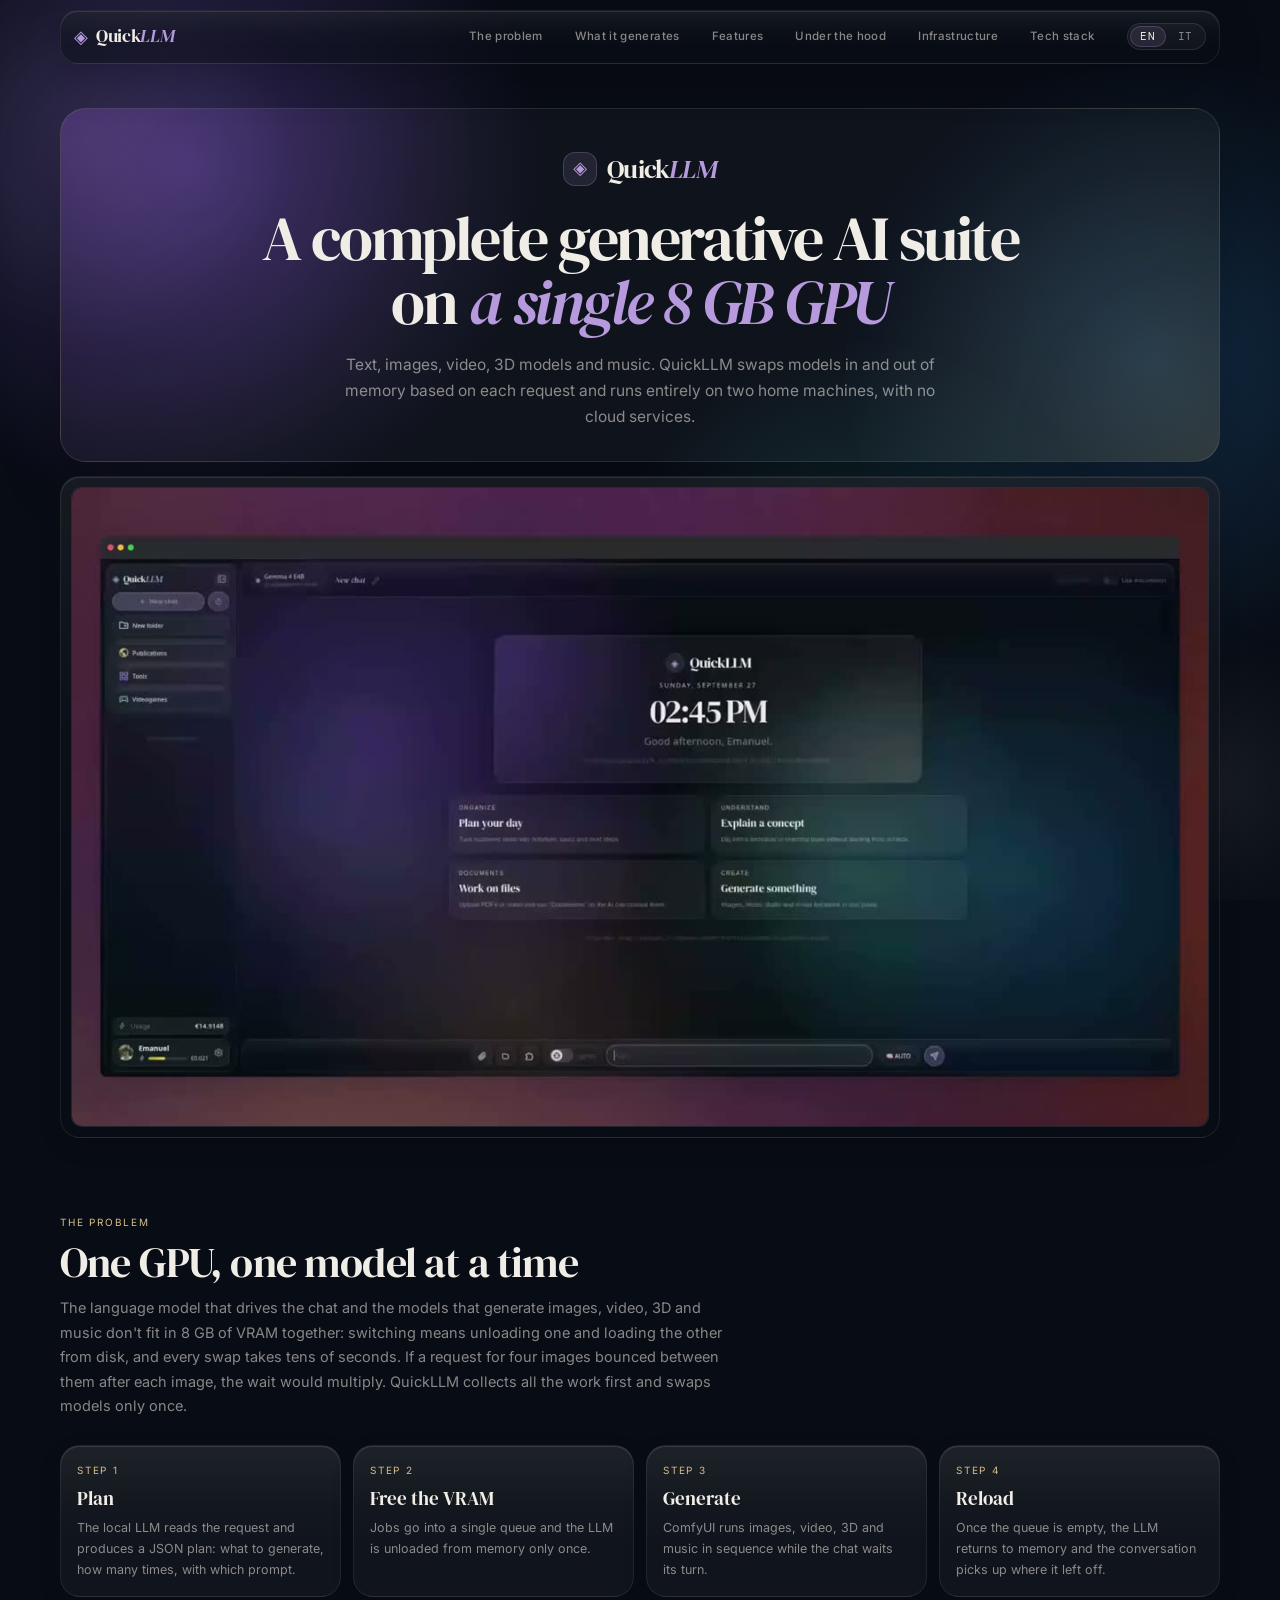
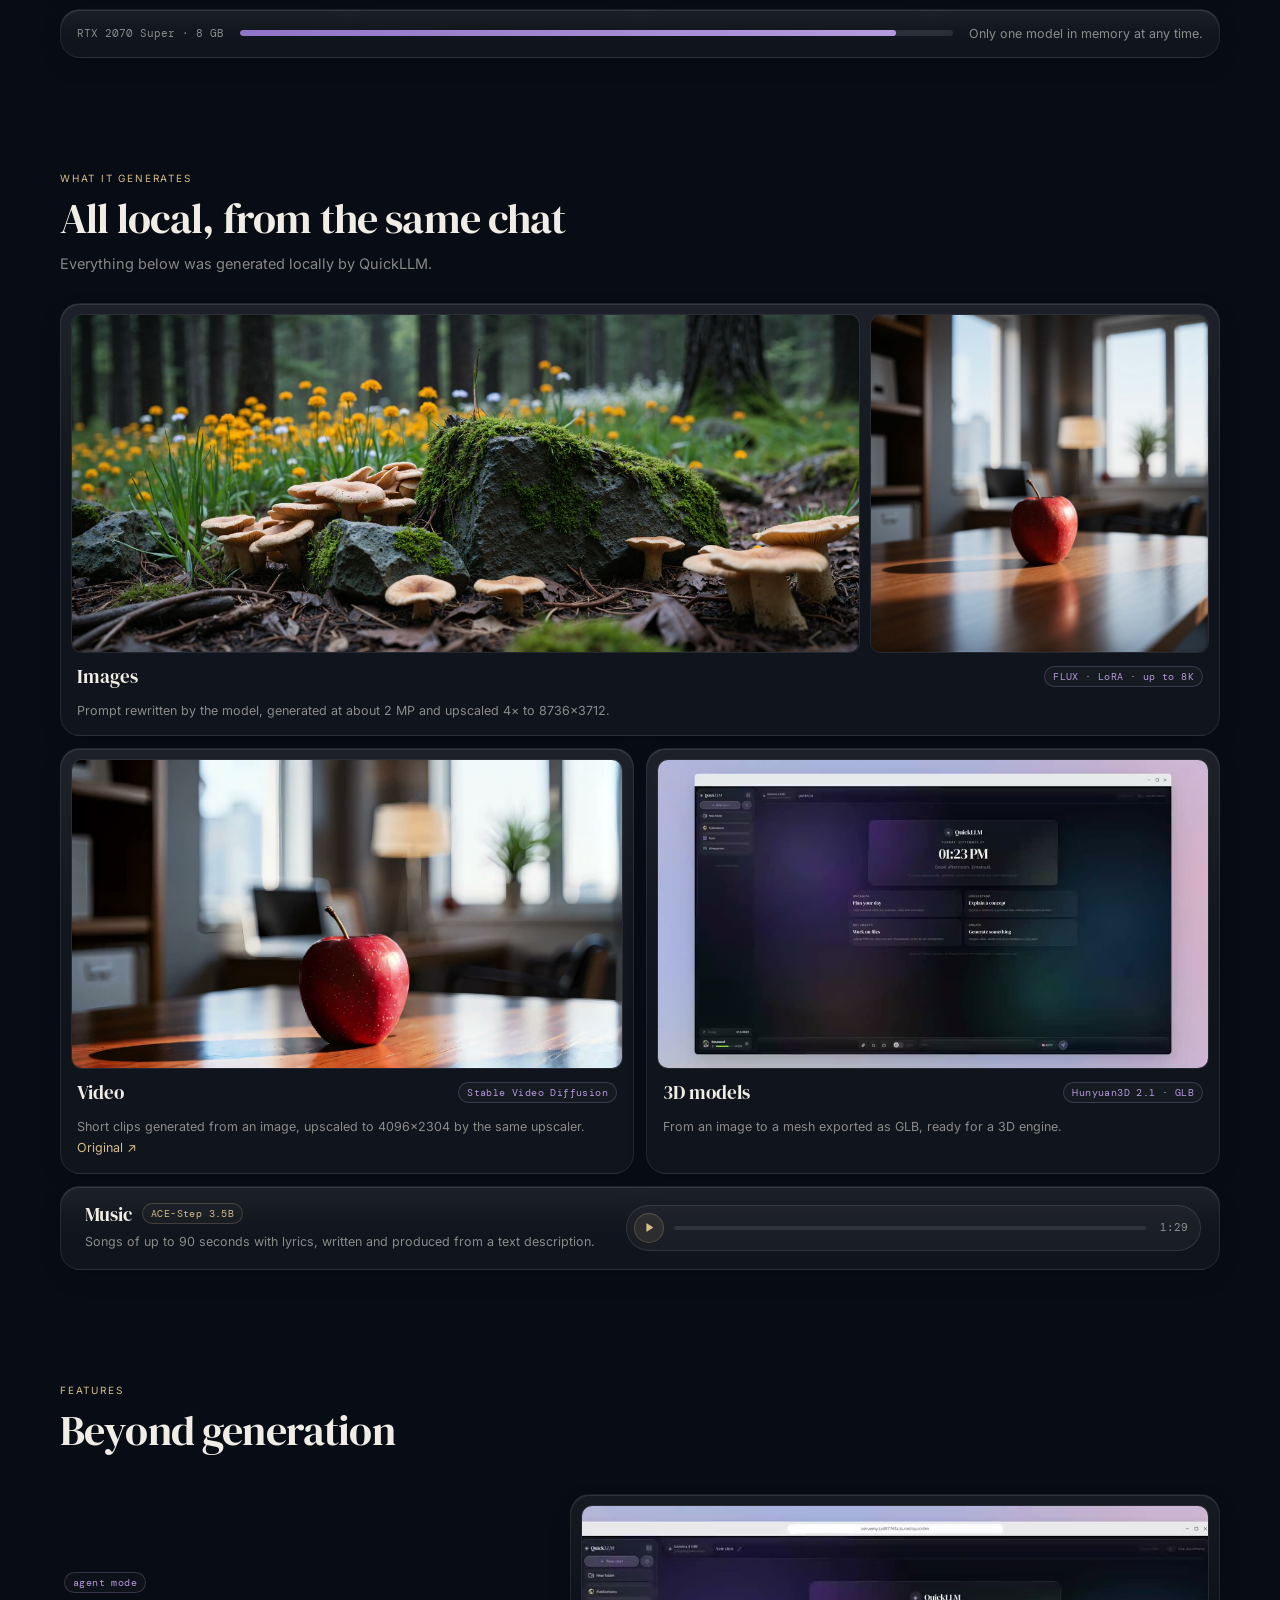
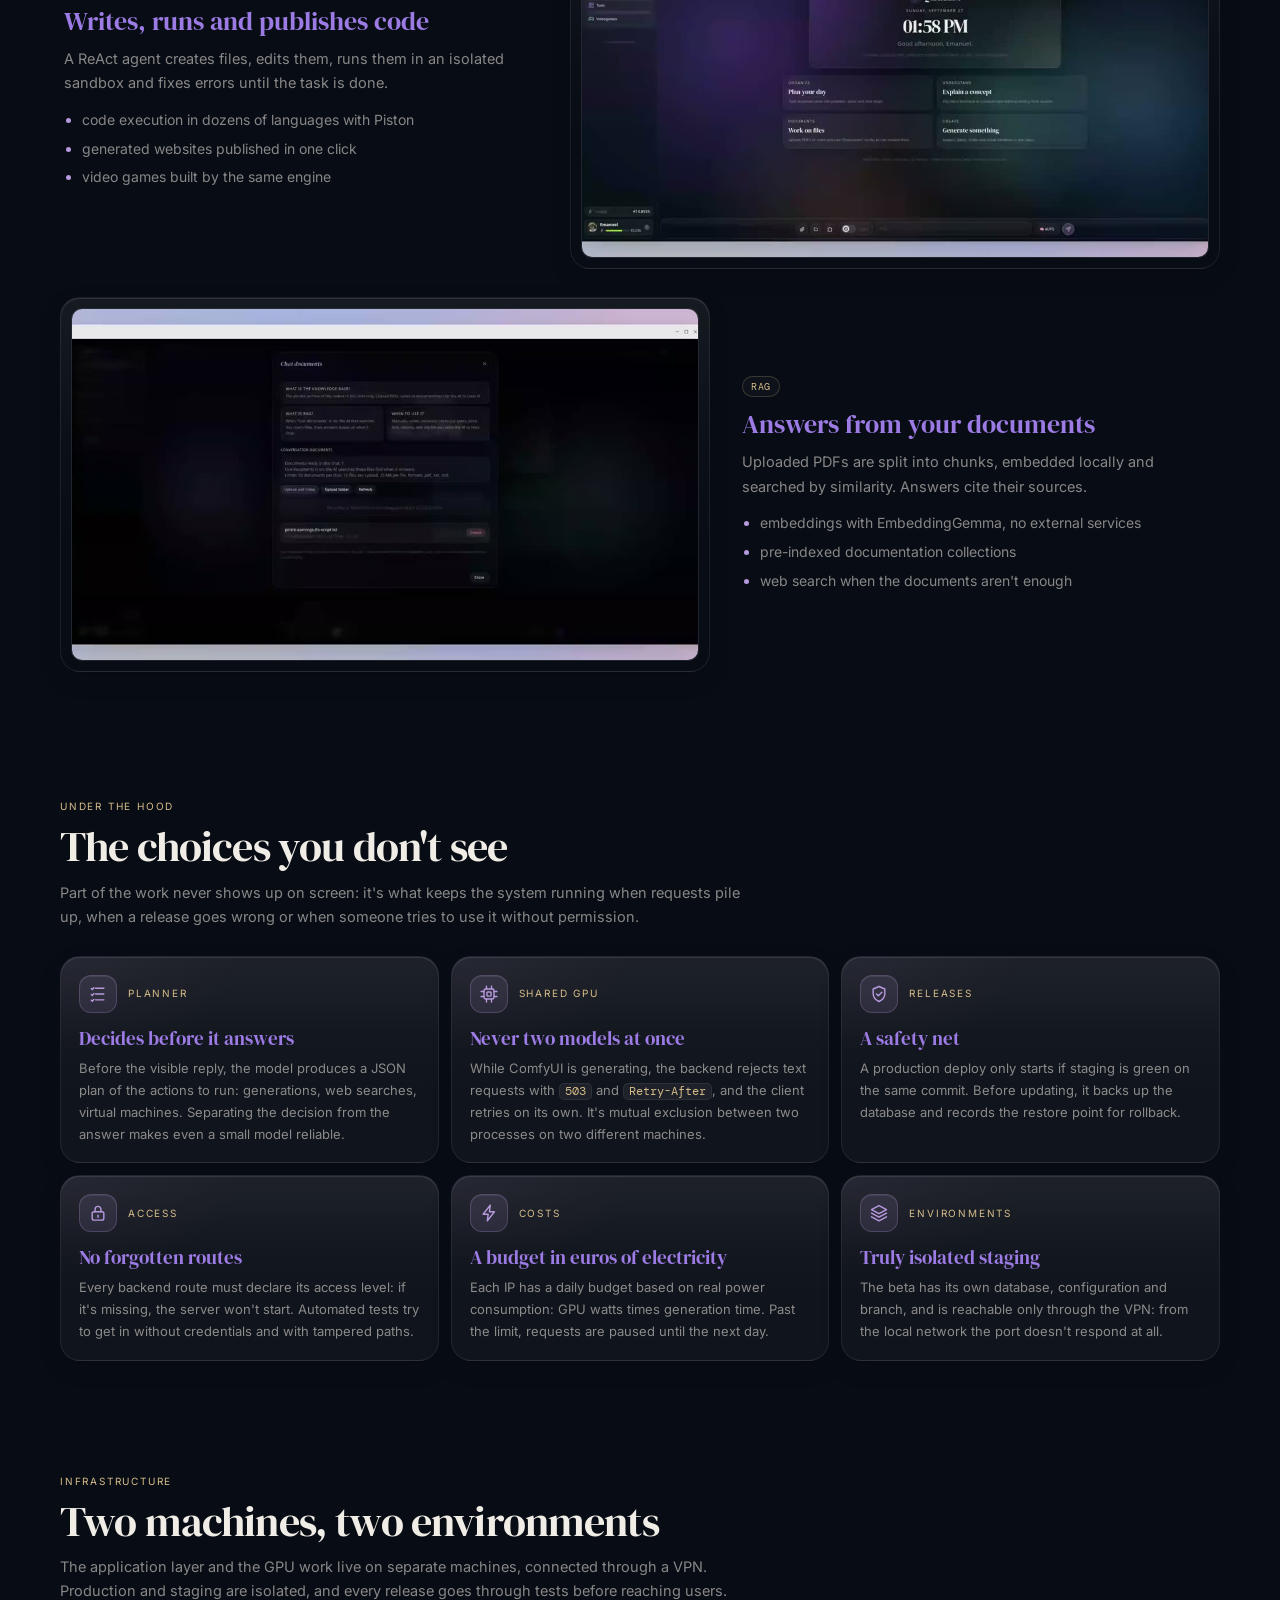
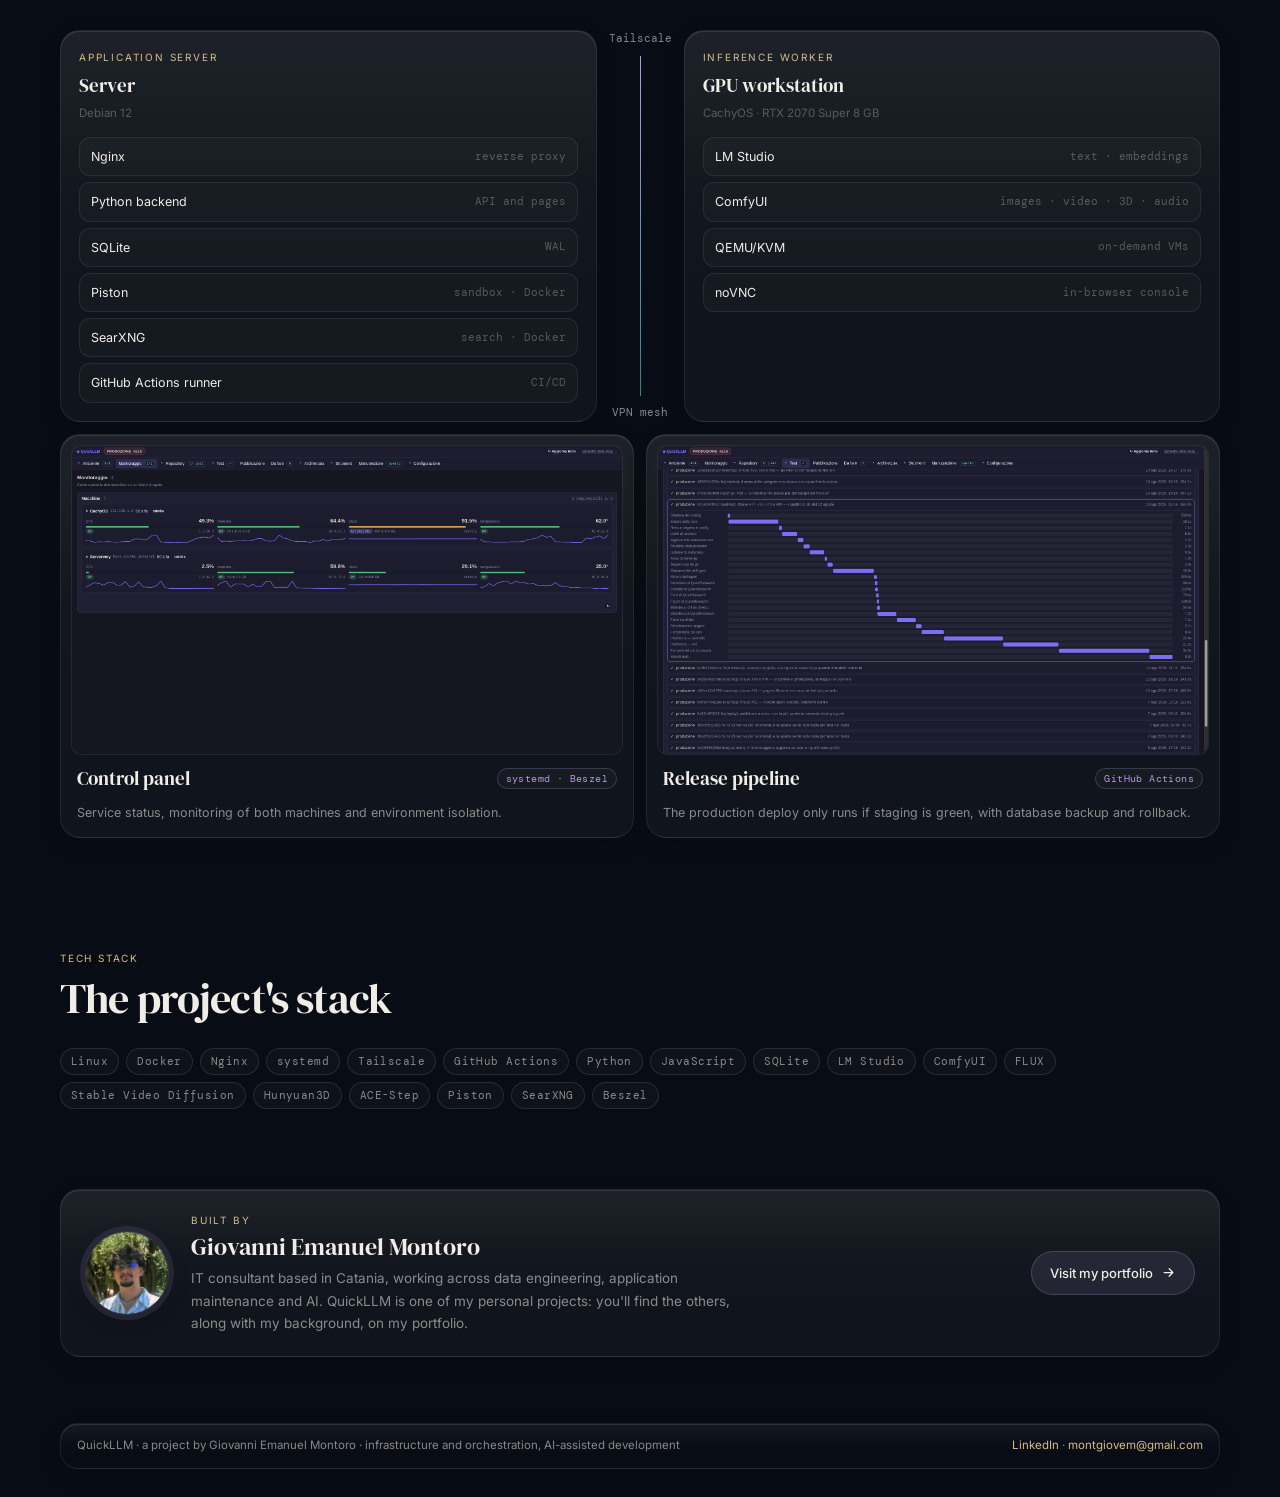
==== commit 40f6956e: "ottimizzazione pagina Co-Authored-By: Claude Opus 5.5 <noreply@anthropic.com>" ====
--- a/quickllm/index.html
+++ b/quickllm/index.html
@@ -69,7 +69,7 @@
 
       <div class="glass hero-media">
         <div class="media player">
-            <video src="assets/hero.mp4" autoplay muted loop playsinline preload="metadata" disablepictureinpicture disableremoteplayback tabindex="-1"></video>
+            <video data-src="assets/hero.mp4" poster="assets/hero-poster.jpg" muted loop playsinline preload="none" disablepictureinpicture disableremoteplayback tabindex="-1"></video>
             <button class="player-toggle" type="button">
               <svg class="i-pause" viewBox="0 0 24 24" aria-hidden="true"><rect x="6" y="5" width="4" height="14" rx="1"/><rect x="14" y="5" width="4" height="14" rx="1"/></svg>
               <svg class="i-play" viewBox="0 0 24 24" aria-hidden="true"><path d="M8 5.5v13a1 1 0 0 0 1.5.86l10.2-6.5a1 1 0 0 0 0-1.72L9.5 4.64A1 1 0 0 0 8 5.5z"/></svg>
@@ -132,10 +132,10 @@
         <div class="card tile span-6">
           <div class="img-pair">
             <div class="media wide">
-              <img src="assets/immagine-cinematica-1280.jpg" srcset="assets/immagine-cinematica-1280.jpg 1280w, assets/immagine-cinematica-2560.jpg 2560w" sizes="(max-width: 560px) 100vw, 50vw" width="2560" height="1088" data-full="assets/immagine-cinematica.png" data-full-size="8736 × 3712 · PNG 46 MB" alt="Cinematic image generated with FLUX" data-i18n-alt="alt.cinematic" loading="lazy">
+              <img loading="lazy" decoding="async" src="assets/immagine-cinematica-1280.jpg" srcset="assets/immagine-cinematica-1280.jpg 1280w, assets/immagine-cinematica-2560.jpg 2560w" sizes="(max-width: 560px) 100vw, 50vw" width="2560" height="1088" data-full="assets/immagine-cinematica.png" data-full-size="8736 × 3712 · PNG 46 MB" alt="Cinematic image generated with FLUX" data-i18n-alt="alt.cinematic" loading="lazy">
             </div>
             <div class="media square">
-              <img src="assets/immagine-quadrata-800.jpg" srcset="assets/immagine-quadrata-800.jpg 800w, assets/immagine-quadrata-1600.jpg 1600w" sizes="(max-width: 560px) 100vw, 25vw" width="1600" height="1600" data-full="assets/immagine-quadrata.png" data-full-size="5792 × 5792 · PNG 38 MB" alt="Square image generated with FLUX" data-i18n-alt="alt.square" loading="lazy">
+              <img loading="lazy" decoding="async" src="assets/immagine-quadrata-800.jpg" srcset="assets/immagine-quadrata-800.jpg 800w, assets/immagine-quadrata-1600.jpg 1600w" sizes="(max-width: 560px) 100vw, 25vw" width="1600" height="1600" data-full="assets/immagine-quadrata.png" data-full-size="5792 × 5792 · PNG 38 MB" alt="Square image generated with FLUX" data-i18n-alt="alt.square" loading="lazy">
             </div>
           </div>
           <div class="caption"><span class="card-title" data-i18n="img.t">Images</span><span class="badge" data-i18n="img.b">FLUX · LoRA · up to 8K</span></div>
@@ -144,19 +144,19 @@
 
         <div class="card tile span-3">
           <div class="media player">
-            <video src="assets/video.mp4" autoplay muted loop playsinline preload="metadata" disablepictureinpicture disableremoteplayback tabindex="-1"></video>
+            <video data-src="assets/video.mp4" poster="assets/video-poster.jpg" muted loop playsinline preload="none" disablepictureinpicture disableremoteplayback tabindex="-1"></video>
             <button class="player-toggle" type="button">
               <svg class="i-pause" viewBox="0 0 24 24" aria-hidden="true"><rect x="6" y="5" width="4" height="14" rx="1"/><rect x="14" y="5" width="4" height="14" rx="1"/></svg>
               <svg class="i-play" viewBox="0 0 24 24" aria-hidden="true"><path d="M8 5.5v13a1 1 0 0 0 1.5.86l10.2-6.5a1 1 0 0 0 0-1.72L9.5 4.64A1 1 0 0 0 8 5.5z"/></svg>
             </button>
           </div>
           <div class="caption"><span class="card-title">Video</span><span class="badge">Stable Video Diffusion</span></div>
-          <span class="card-desc" data-i18n="vid.d">Short clips generated from an image, upscaled to 4096×2304 by the same upscaler.</span>
+          <span class="card-desc" data-i18n="vid.d">Short clips generated from an image, upscaled to 4096×2304 by the same upscaler. <a href="assets/video-4k.mp4" target="_blank" rel="noopener">Original ↗</a></span>
         </div>
 
         <div class="card tile span-3">
           <div class="media player">
-            <video src="assets/modello-3d.mp4" autoplay muted loop playsinline preload="metadata" disablepictureinpicture disableremoteplayback tabindex="-1"></video>
+            <video data-src="assets/modello-3d.mp4" poster="assets/modello-3d-poster.jpg" muted loop playsinline preload="none" disablepictureinpicture disableremoteplayback tabindex="-1"></video>
             <button class="player-toggle" type="button">
               <svg class="i-pause" viewBox="0 0 24 24" aria-hidden="true"><rect x="6" y="5" width="4" height="14" rx="1"/><rect x="14" y="5" width="4" height="14" rx="1"/></svg>
               <svg class="i-play" viewBox="0 0 24 24" aria-hidden="true"><path d="M8 5.5v13a1 1 0 0 0 1.5.86l10.2-6.5a1 1 0 0 0 0-1.72L9.5 4.64A1 1 0 0 0 8 5.5z"/></svg>
@@ -206,7 +206,7 @@
         </div>
         <div class="glass frame">
           <div class="media player">
-            <video src="assets/agent.mp4" autoplay muted loop playsinline preload="metadata" disablepictureinpicture disableremoteplayback tabindex="-1"></video>
+            <video data-src="assets/agent.mp4" poster="assets/agent-poster.jpg" muted loop playsinline preload="none" disablepictureinpicture disableremoteplayback tabindex="-1"></video>
             <button class="player-toggle" type="button">
               <svg class="i-pause" viewBox="0 0 24 24" aria-hidden="true"><rect x="6" y="5" width="4" height="14" rx="1"/><rect x="14" y="5" width="4" height="14" rx="1"/></svg>
               <svg class="i-play" viewBox="0 0 24 24" aria-hidden="true"><path d="M8 5.5v13a1 1 0 0 0 1.5.86l10.2-6.5a1 1 0 0 0 0-1.72L9.5 4.64A1 1 0 0 0 8 5.5z"/></svg>
@@ -228,7 +228,7 @@
         </div>
         <div class="glass frame">
           <div class="media player">
-            <video src="assets/rag.mp4" autoplay muted loop playsinline preload="metadata" disablepictureinpicture disableremoteplayback tabindex="-1"></video>
+            <video data-src="assets/rag.mp4" poster="assets/rag-poster.jpg" muted loop playsinline preload="none" disablepictureinpicture disableremoteplayback tabindex="-1"></video>
             <button class="player-toggle" type="button">
               <svg class="i-pause" viewBox="0 0 24 24" aria-hidden="true"><rect x="6" y="5" width="4" height="14" rx="1"/><rect x="14" y="5" width="4" height="14" rx="1"/></svg>
               <svg class="i-play" viewBox="0 0 24 24" aria-hidden="true"><path d="M8 5.5v13a1 1 0 0 0 1.5.86l10.2-6.5a1 1 0 0 0 0-1.72L9.5 4.64A1 1 0 0 0 8 5.5z"/></svg>
@@ -426,7 +426,7 @@
   "img.t": "Immagini",
   "img.b": "FLUX · LoRA · fino a 8K",
   "img.d": "Prompt riscritto dal modello, generazione a circa 2 MP e upscaling 4× fino a 8736×3712.",
-  "vid.d": "Clip brevi a partire da un'immagine, portate a 4096×2304 dallo stesso upscaler.",
+  "vid.d": "Clip brevi a partire da un'immagine, portate a 4096×2304 dallo stesso upscaler. <a href=\"assets/video-4k.mp4\" target=\"_blank\" rel=\"noopener\">Originale ↗</a>",
   "3d.t": "Modelli 3D",
   "3d.d": "Da un'immagine a una mesh esportabile in GLB, pronta per un motore 3D.",
   "music.t": "Musica",
@@ -526,34 +526,42 @@
     try { localStorage.setItem('portfolio-lang', lang); } catch (e) {}
   }));
 
-  /* ---------- Video in loop: nessun controllo di avanzamento, solo pausa e ripresa ---------- */
+  /* ---------- Video in loop: nessun controllo di avanzamento, solo pausa e ripresa ----------
+     Il file si collega solo quando il video entra nello schermo e si stacca quando ne esce:
+     così c'è un decodificatore attivo solo per ciò che si vede. Finché non parte, resta il poster. */
   const reduceMotion = window.matchMedia('(prefers-reduced-motion: reduce)').matches;
+  const players = [];
   document.querySelectorAll('.player').forEach(box => {
     const video = box.querySelector('video');
     const btn = box.querySelector('.player-toggle');
     let userPaused = reduceMotion;
+    let ratio = 0;
     const sync = () => {
-      box.classList.toggle('paused', video.paused);
-      btn.setAttribute('aria-label', video.paused ? LABELS[lang].play : LABELS[lang].pause);
+      box.classList.toggle('paused', userPaused);
+      btn.setAttribute('aria-label', userPaused ? LABELS[lang].play : LABELS[lang].pause);
     };
-    if (reduceMotion) video.removeAttribute('autoplay');
-    video.addEventListener('play', sync);
-    video.addEventListener('pause', sync);
+    const update = () => {
+      const blocked = document.hidden || document.body.classList.contains('lightbox-open');
+      if (ratio >= 0.25 && !userPaused && !blocked) {
+        if (!video.getAttribute('src')) video.src = video.dataset.src;
+        video.play().catch(() => {});
+      } else {
+        video.pause();
+        if (ratio === 0 && video.getAttribute('src')) { video.removeAttribute('src'); video.load(); }
+      }
+    };
     video.addEventListener('contextmenu', e => e.preventDefault());
     document.addEventListener('langchange', sync);
-    btn.addEventListener('click', () => {
-      if (video.paused) { userPaused = false; video.play().catch(() => {}); }
-      else { userPaused = true; video.pause(); }
-    });
-    // Riproduce solo i video visibili.
+    btn.addEventListener('click', () => { userPaused = !userPaused; sync(); update(); });
     new IntersectionObserver(entries => {
-      entries.forEach(entry => {
-        if (entry.isIntersecting && !userPaused) video.play().catch(() => {});
-        else if (!entry.isIntersecting) video.pause();
-      });
-    }, { threshold: 0.25 }).observe(box);
+      entries.forEach(entry => { ratio = entry.isIntersecting ? entry.intersectionRatio : 0; });
+      update();
+    }, { threshold: [0, 0.25] }).observe(box);
+    players.push(update);
     sync();
   });
+  const updatePlayers = () => players.forEach(update => update());
+  document.addEventListener('visibilitychange', updatePlayers);
 
   /* ---------- Lettore audio ---------- */
   document.querySelectorAll('.audio-player').forEach(player => {
@@ -589,9 +597,8 @@
       document.querySelectorAll('.media.zoomable').forEach(m => m.setAttribute('aria-label', LABELS[lang].zoom));
       closeBtn.setAttribute('aria-label', LABELS[lang].close);
     };
-    // Nel riquadro si mostra subito la versione più grande dello srcset; su schermi ampi
-    // si carica poi l'originale a piena risoluzione, che resta comunque apribile dal link.
-    let pending = null;
+    // Nel riquadro si mostra la versione più grande dello srcset. L'originale pesa decine di MB
+    // e si apre solo dal link, su richiesta.
     const largest = img => {
       const c = (img.getAttribute('srcset') || '').split(',').map(s => s.trim().split(/\s+/)).filter(p => p[0]);
       c.sort((a, b) => parseInt(b[1]) - parseInt(a[1]));
@@ -602,8 +609,6 @@
       big.src = largest(img);
       big.alt = img.alt;
       cap.textContent = img.alt;
-      if (pending) pending.onload = null;
-      pending = null;
       const full = img.dataset.full;
       if (full) {
         const a = document.createElement('a');
@@ -613,23 +618,18 @@
         a.textContent = `${LABELS[lang].original} ${img.dataset.fullSize} ↗`;
         a.addEventListener('click', e => e.stopPropagation());
         cap.append(' · ', a);
-        if (matchMedia('(min-width: 900px)').matches) {
-          const hi = pending = new Image();
-          hi.onload = () => { if (pending === hi && box.classList.contains('open')) big.src = full; };
-          hi.src = full;
-        }
       }
       box.classList.add('open');
       box.setAttribute('aria-hidden', 'false');
       document.body.classList.add('lightbox-open');
+      updatePlayers();
       closeBtn.focus({ preventScroll: true });
     }
     function close() {
-      if (pending) pending.onload = null;
-      pending = null;
       box.classList.remove('open');
       box.setAttribute('aria-hidden', 'true');
       document.body.classList.remove('lightbox-open');
+      updatePlayers();
       if (lastFocus) lastFocus.focus({ preventScroll: true });
     }
     document.querySelectorAll('.media img').forEach(img => {
--- a/quickllm/style.css
+++ b/quickllm/style.css
@@ -57,14 +57,14 @@
 
 /* ── Aurora: le stesse quattro luci dell'app ── */
 .aurora-bg { position: fixed; inset: 0; z-index: -1; overflow: hidden; pointer-events: none; }
-.aurora-bg span { position: absolute; border-radius: 50%; opacity: .55; mix-blend-mode: screen; }
+.aurora-bg span { position: absolute; border-radius: 50%; opacity: .55; }
 .aurora-bg .a1 { width: 54vw; height: 54vw; left: -12vw; top: -14vw; background: radial-gradient(circle, rgba(150,105,255,.55) 0%, rgba(150,105,255,.22) 42%, transparent 74%); }
 .aurora-bg .a2 { width: 48vw; height: 48vw; right: -14vw; top: 6vh; background: radial-gradient(circle, rgba(52,150,230,.44) 0%, rgba(52,150,230,.18) 42%, transparent 74%); }
 .aurora-bg .a3 { width: 42vw; height: 42vw; left: 20vw; bottom: -16vw; background: radial-gradient(circle, rgba(235,160,95,.28) 0%, rgba(235,160,95,.11) 42%, transparent 74%); }
 .aurora-bg .a4 { width: 38vw; height: 38vw; right: 14vw; bottom: 8vh; background: radial-gradient(circle, rgba(60,220,210,.28) 0%, rgba(60,220,210,.11) 42%, transparent 74%); }
 
 /* Riflesso sul vetro */
-.glass-sheen { position: fixed; inset: 0; z-index: 900; pointer-events: none; overflow: hidden; }
+.glass-sheen { position: fixed; inset: 0; z-index: -1; pointer-events: none; overflow: hidden; }
 .glass-sheen span { position: absolute; border-radius: 50%; opacity: .07; background: radial-gradient(circle, rgba(255,255,255,.9) 0%, rgba(255,255,255,.35) 40%, transparent 70%); }
 .glass-sheen .s1 { width: 34vw; height: 34vw; left: -10vw; top: -6vw; }
 .glass-sheen .s2 { width: 26vw; height: 26vw; right: -8vw; bottom: -4vw; }
@@ -75,8 +75,6 @@
   border: 1px solid var(--lg-border);
   border-radius: calc(var(--radius) + 2px);
   box-shadow: var(--lg-hi), var(--float-shadow-soft);
-  backdrop-filter: blur(var(--lg-blur)) saturate(var(--lg-sat));
-  -webkit-backdrop-filter: blur(var(--lg-blur)) saturate(var(--lg-sat));
 }
 
 .wrap { width: min(1160px, 100% - 28px); margin: 0 auto; }
@@ -144,8 +142,8 @@
   position: absolute; right: 10px; bottom: 10px; z-index: 2;
   width: 34px; height: 34px; border-radius: 999px; cursor: pointer;
   display: flex; align-items: center; justify-content: center;
-  background: rgba(8, 12, 20, .62); border: 1px solid rgba(255,255,255,.14);
-  color: var(--text); backdrop-filter: blur(8px); -webkit-backdrop-filter: blur(8px);
+  background: rgba(8, 12, 20, .8); border: 1px solid rgba(255,255,255,.14);
+  color: var(--text);
   opacity: 0; transition: opacity .2s ease, background .18s ease;
 }
 .player:hover .player-toggle, .player.paused .player-toggle, .player-toggle:focus-visible { opacity: 1; }
@@ -185,7 +183,7 @@
 .media.zoomable::after {
   content: ""; position: absolute; top: 10px; right: 10px; z-index: 2; width: 32px; height: 32px; border-radius: 999px;
   background: rgba(8, 12, 20, .62) url("data:image/svg+xml,%3Csvg xmlns='http://www.w3.org/2000/svg' viewBox='0 0 24 24' fill='none' stroke='%23f0ede6' stroke-width='2' stroke-linecap='round' stroke-linejoin='round'%3E%3Cpath d='M15 3h6v6M9 21H3v-6M21 3l-7 7M3 21l7-7'/%3E%3C/svg%3E") center / 14px no-repeat;
-  border: 1px solid rgba(255,255,255,.14); backdrop-filter: blur(8px); -webkit-backdrop-filter: blur(8px);
+  border: 1px solid rgba(255,255,255,.14);
   opacity: 0; transform: scale(.9); transition: opacity .2s ease, transform .2s ease;
 }
 .media.zoomable:hover::after, .media.zoomable:focus-visible::after { opacity: 1; transform: none; }
@@ -194,7 +192,7 @@
 .lightbox {
   position: fixed; inset: 0; z-index: 1000; display: flex; align-items: center; justify-content: center;
   padding: max(68px, env(safe-area-inset-top)) 24px max(28px, env(safe-area-inset-bottom));
-  background: rgba(6, 9, 16, .78); backdrop-filter: blur(18px) saturate(130%); -webkit-backdrop-filter: blur(18px) saturate(130%);
+  background: rgba(6, 9, 16, .94);
   opacity: 0; visibility: hidden; transition: opacity .28s ease, visibility 0s linear .28s; cursor: zoom-out;
 }
 .lightbox.open { opacity: 1; visibility: visible; transition: opacity .28s ease; }
@@ -228,7 +226,6 @@
     rgba(255,255,255,.03);
   border: 1px solid var(--glass-border);
   box-shadow: 0 18px 58px rgba(0,0,0,.26);
-  backdrop-filter: blur(14px); -webkit-backdrop-filter: blur(14px);
 }
 .brand-row { display: flex; align-items: center; justify-content: center; gap: 10px; margin-bottom: 16px; }
 .brand-mark {
@@ -252,8 +249,6 @@
   background: var(--lg-sheen), var(--lg-tint);
   border: 1px solid var(--lg-border);
   box-shadow: var(--lg-hi), var(--float-shadow-soft);
-  backdrop-filter: blur(var(--lg-blur)) saturate(var(--lg-sat));
-  -webkit-backdrop-filter: blur(var(--lg-blur)) saturate(var(--lg-sat));
 }
 .card-title { display: block; font-family: var(--font-serif); font-size: 19px; line-height: 1.2; color: var(--text); margin-bottom: 7px; }
 .card-desc { display: block; font-size: 12.5px; line-height: 1.7; color: var(--text-muted); }
